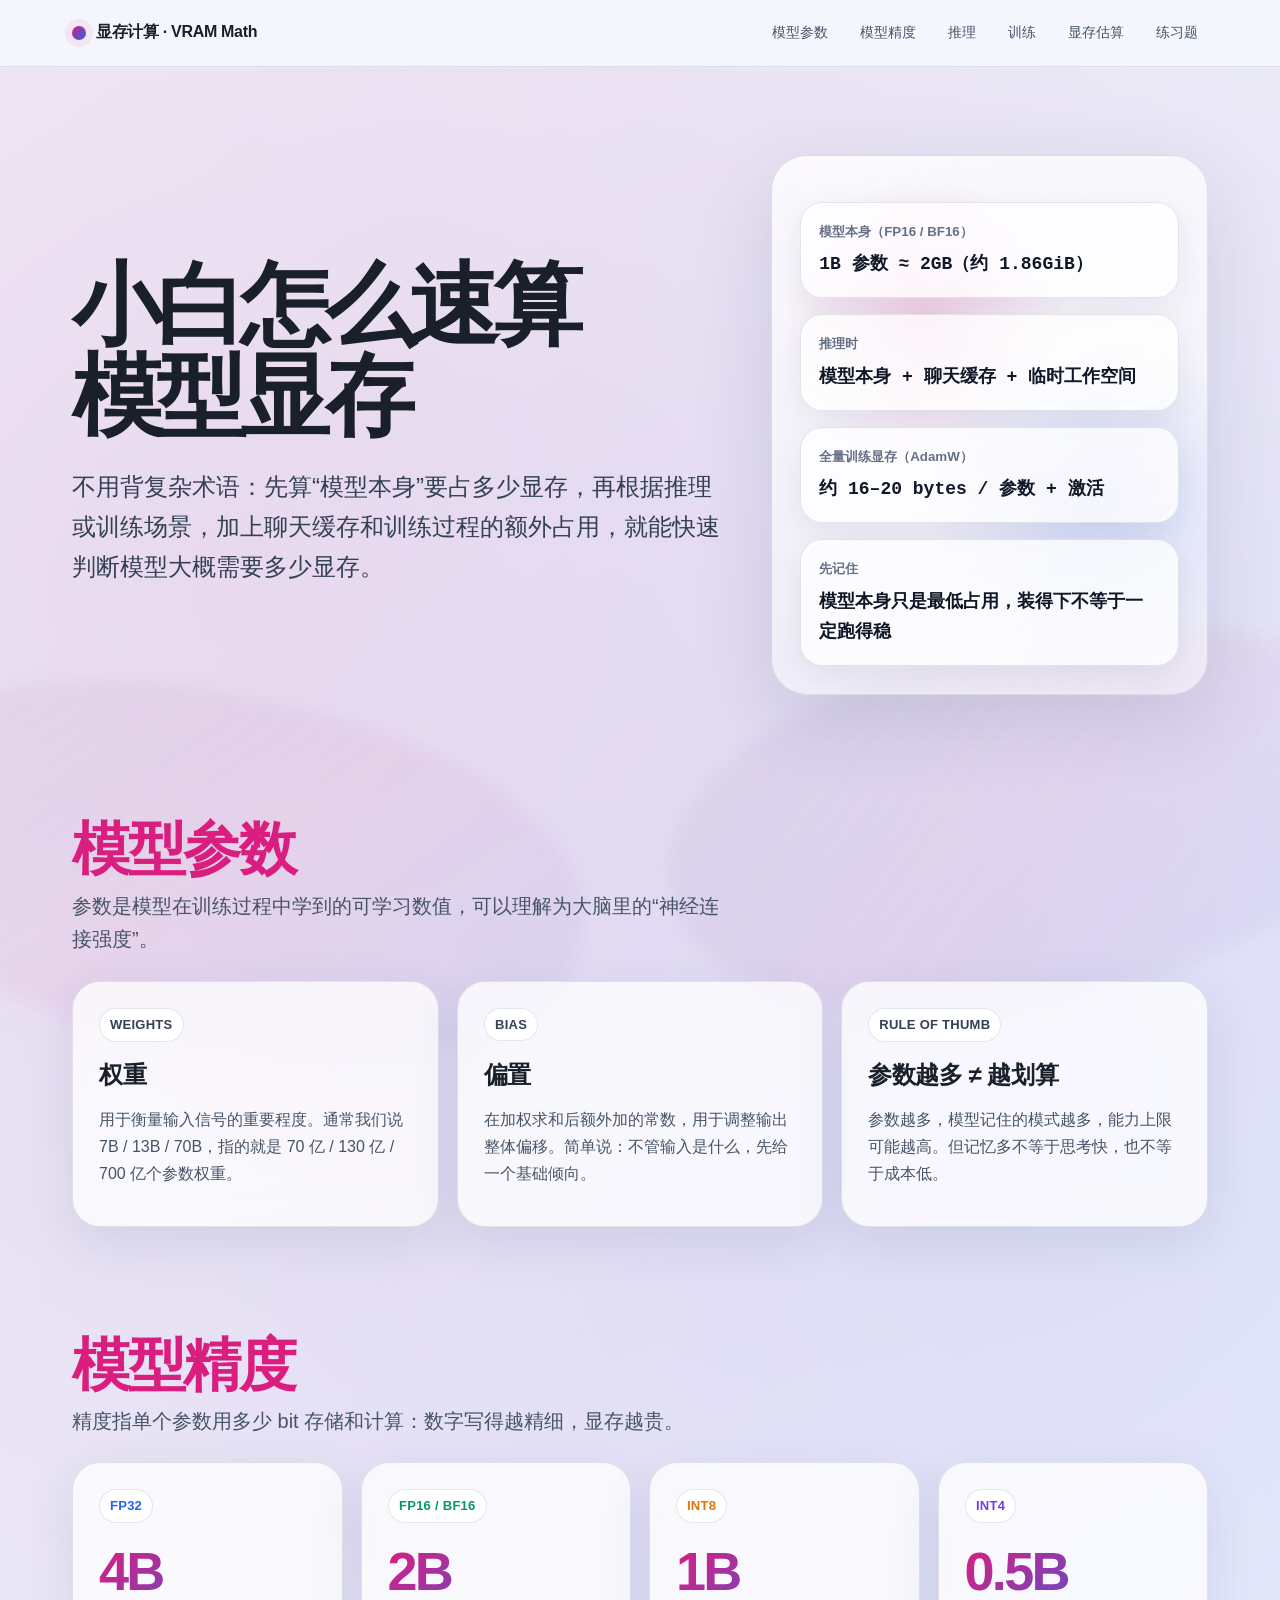
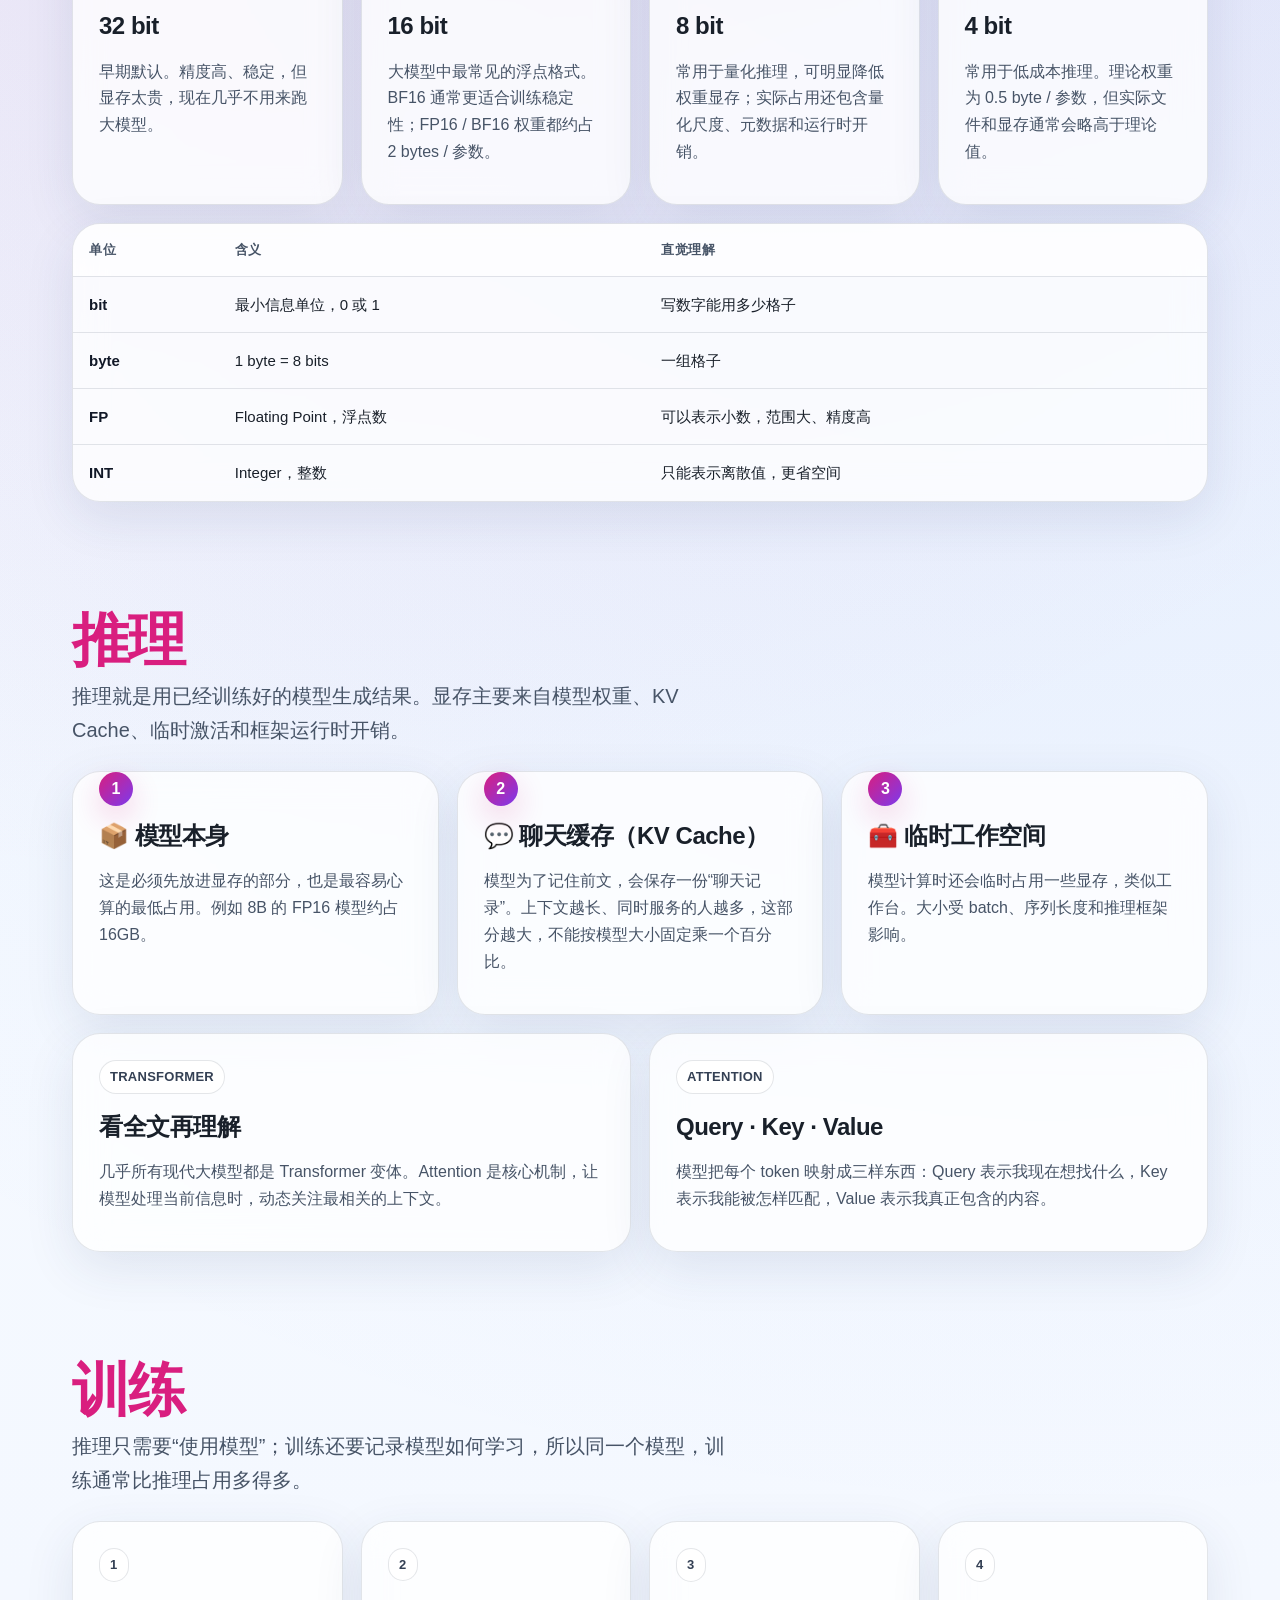
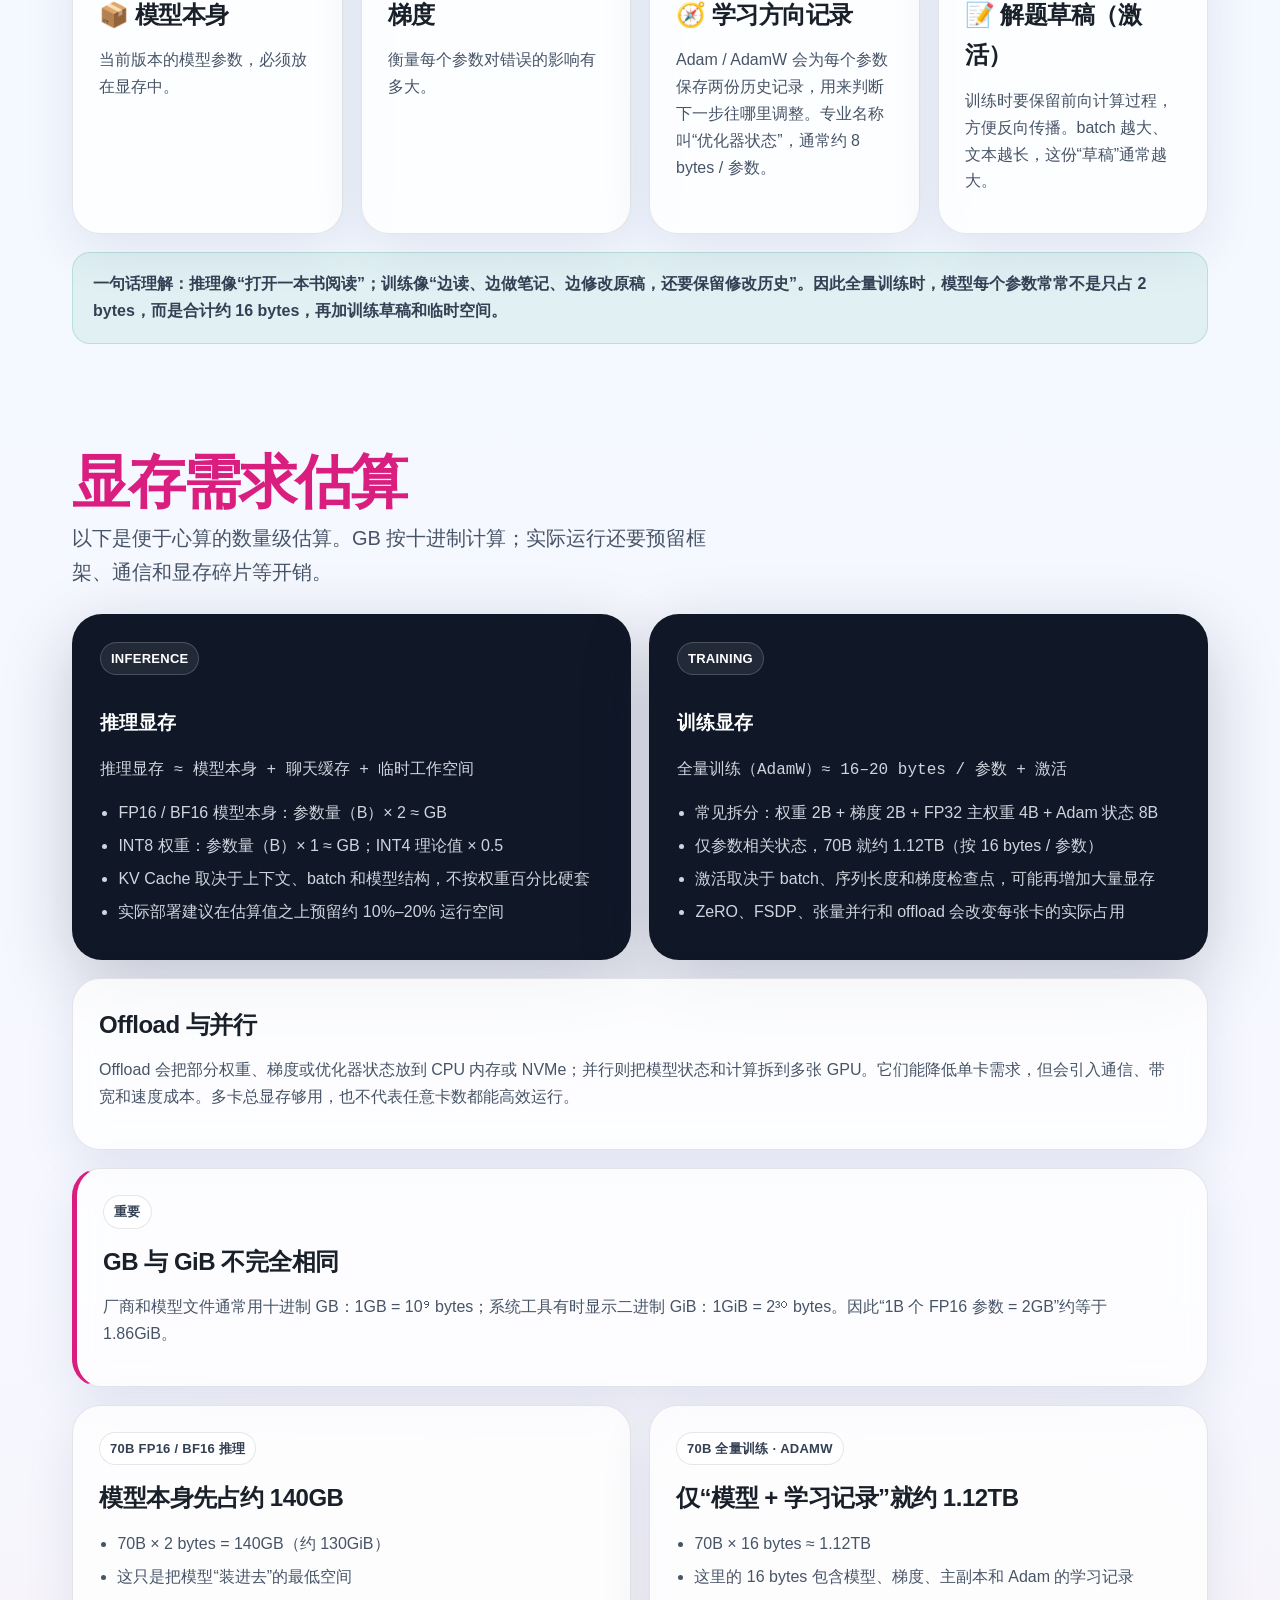
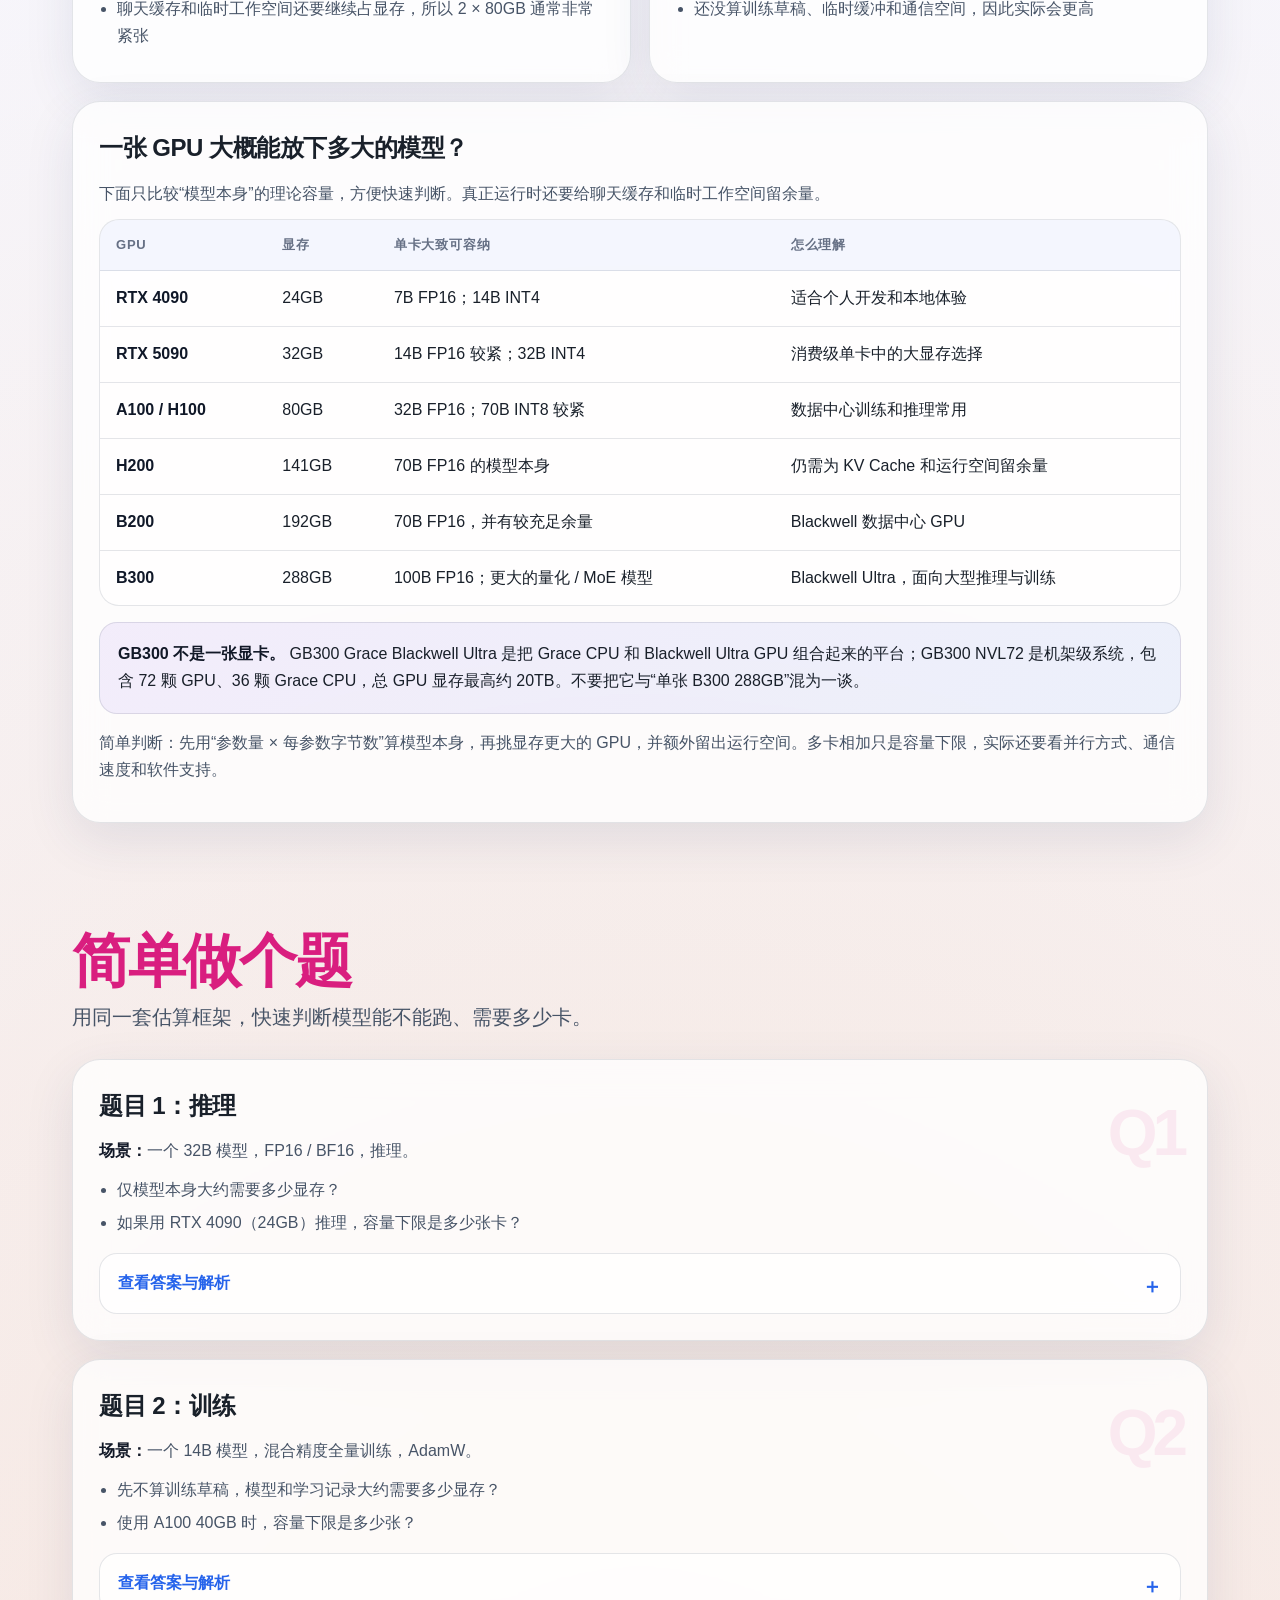
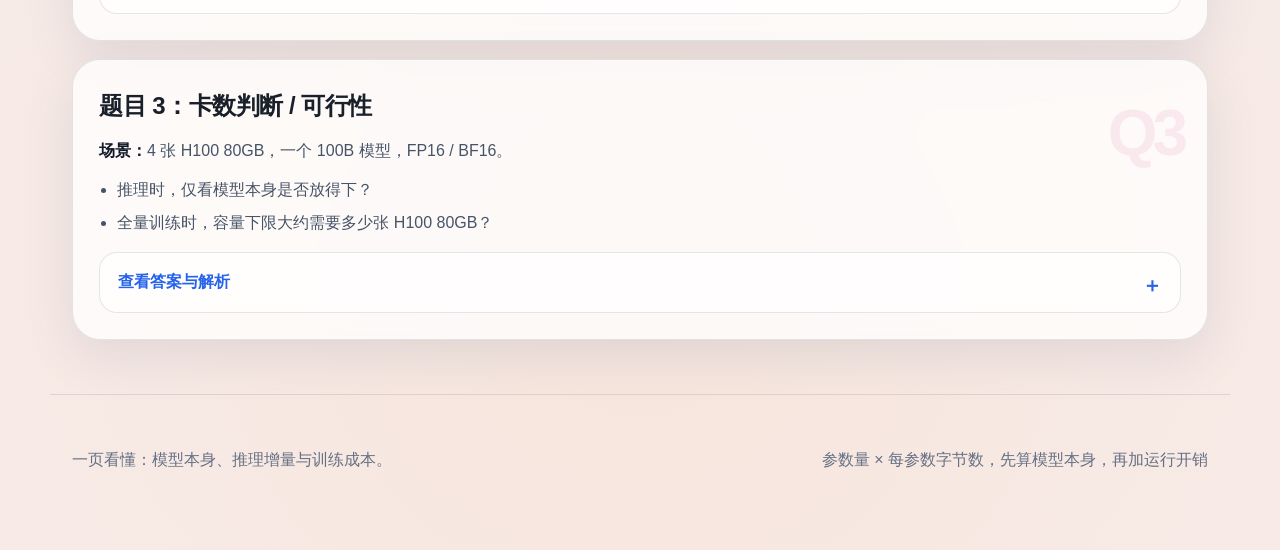
==== index.html @ 78dd1437 "Rename VRAMCALCULATION.html to index.html" ====
<!DOCTYPE html>

<html lang="zh-CN">
<head>
<meta charset="utf-8"/>
<meta content="width=device-width, initial-scale=1" name="viewport"/>
<title>小白怎么速算模型显存</title>
<style>
    :root{
      --bg:#f6fbff;
      --ink:#19202a;
      --muted:#667085;
      --line:rgba(37, 52, 78, .12);
      --pink:#d91e7f;
      --blue:#2563eb;
      --green:#059669;
      --amber:#d97706;
      --purple:#7c3aed;
      --card:rgba(255,255,255,.76);
      --shadow:0 24px 80px rgba(43,62,103,.14);
      --radius:28px;
      --max:1180px;
    }
    *{box-sizing:border-box}
    html{scroll-behavior:smooth}
    body{
      margin:0;
      color:var(--ink);
      font-family:-apple-system,BlinkMacSystemFont,"Segoe UI",Roboto,"PingFang SC","Microsoft YaHei",Arial,sans-serif;
      line-height:1.68;
      background:
        radial-gradient(circle at 18% 8%, rgba(216,30,127,.12), transparent 30%),
        radial-gradient(circle at 82% 16%, rgba(37,99,235,.12), transparent 34%),
        radial-gradient(circle at 50% 96%, rgba(217,119,6,.14), transparent 34%),
        linear-gradient(180deg,#f8fdff 0%,#f4f8ff 46%,#fbf7ff 100%);
      overflow-x:hidden;
    }
    body:before, body:after{
      content:""; position:fixed; inset:auto; z-index:-1; pointer-events:none;
      width:58vw; height:28vw; filter:blur(8px); opacity:.5;
      background:linear-gradient(135deg,rgba(148,163,184,.25),rgba(216,30,127,.10),rgba(37,99,235,.10));
      border-radius:50% 45% 55% 48%;
    }
    body:before{left:-12vw; bottom:-12vw; transform:rotate(12deg)}
    body:after{right:-10vw; bottom:-8vw; transform:rotate(-10deg)}
    a{color:inherit;text-decoration:none}
    .nav{
      position:sticky; top:0; z-index:20;
      backdrop-filter:blur(18px);
      background:rgba(246,251,255,.78);
      border-bottom:1px solid var(--line);
    }
    .nav-inner{max-width:var(--max); margin:auto; display:flex; align-items:center; justify-content:space-between; gap:24px; padding:14px 22px}
    .brand{display:flex; align-items:center; gap:10px; font-weight:800; letter-spacing:-.02em}
    .brand-dot{width:14px;height:14px;border-radius:50%;background:linear-gradient(135deg,var(--pink),var(--blue));box-shadow:0 0 0 7px rgba(216,30,127,.08)}
    .nav-links{display:flex; gap:12px; flex-wrap:wrap; color:#475467; font-size:14px}
    .nav-links a{padding:7px 10px; border-radius:99px}
    .nav-links a:hover{background:rgba(216,30,127,.08); color:var(--pink)}
    .hero{max-width:var(--max); margin:0 auto; padding:88px 22px 70px; min-height:72vh; display:grid; align-items:center; grid-template-columns:1.2fr .8fr; gap:44px}
    .kicker{display:inline-flex; gap:8px; align-items:center; padding:7px 12px; border:1px solid var(--line); border-radius:99px; background:rgba(255,255,255,.62); color:var(--pink); font-weight:700; font-size:14px}
    h1{font-size:clamp(44px,7vw,90px); line-height:.96; letter-spacing:-.065em; margin:22px 0 22px}
    .hero p{font-size:clamp(18px,2.4vw,24px); color:#344054; max-width:760px}
    .hero-card{position:relative; min-height:440px; border-radius:36px; background:linear-gradient(160deg,rgba(255,255,255,.78),rgba(255,255,255,.42)); border:1px solid var(--line); box-shadow:var(--shadow); overflow:hidden; padding:28px}
    .hero-card:before{content:""; position:absolute; inset:0; background:radial-gradient(circle at 35% 30%,rgba(216,30,127,.22),transparent 30%),radial-gradient(circle at 75% 65%,rgba(37,99,235,.20),transparent 36%); opacity:.78}
    .formula-stack{position:relative; display:grid; gap:16px; z-index:1; margin-top:18px}
    .formula{background:rgba(255,255,255,.76); border:1px solid var(--line); border-radius:22px; padding:18px 18px; box-shadow:0 10px 30px rgba(28,38,68,.08)}
    .formula small{display:block; color:var(--muted); font-weight:700; margin-bottom:6px}
    code,.mono{font-family:ui-monospace,SFMono-Regular,Menlo,Monaco,Consolas,"Liberation Mono",monospace}
    .formula code{font-size:18px; font-weight:800; color:#101828; white-space:normal}
    .section{max-width:var(--max); margin:0 auto; padding:54px 22px}
    .section-head{display:flex; align-items:flex-end; justify-content:space-between; gap:22px; margin-bottom:24px}
    .section h2{font-size:clamp(34px,4.6vw,58px); line-height:1.04; margin:0; letter-spacing:-.04em; color:var(--pink)}
    .section .lead{font-size:20px; color:#475467; max-width:660px; margin:10px 0 0}
    .grid{display:grid; gap:18px}
    .grid.two{grid-template-columns:repeat(2,minmax(0,1fr))}
    .grid.three{grid-template-columns:repeat(3,minmax(0,1fr))}
    .grid.four{grid-template-columns:repeat(4,minmax(0,1fr))}
    .card{background:var(--card); border:1px solid var(--line); box-shadow:0 16px 50px rgba(43,62,103,.10); border-radius:var(--radius); padding:26px; backdrop-filter:blur(16px)}
    .card h3{margin:0 0 12px; font-size:24px; letter-spacing:-.02em}
    .card p{margin:0 0 12px; color:#475467}
    .tag{display:inline-flex; align-items:center; gap:8px; font-size:13px; font-weight:800; letter-spacing:.02em; text-transform:uppercase; color:#344054; background:#fff; border:1px solid var(--line); padding:5px 10px; border-radius:99px; margin-bottom:13px}
    .big-number{font-size:54px; line-height:1; font-weight:900; letter-spacing:-.05em; margin:8px 0; background:linear-gradient(135deg,var(--pink),var(--blue)); -webkit-background-clip:text; background-clip:text; color:transparent}
    ul{padding-left:1.15em; margin:10px 0 0}
    li{margin:6px 0; color:#475467}
    strong{color:#111827}
    .pill-row{display:flex; gap:10px; flex-wrap:wrap; margin-top:14px}
    .pill{border-radius:999px; padding:8px 12px; background:rgba(255,255,255,.72); border:1px solid var(--line); color:#344054; font-weight:700; font-size:14px}
    .timeline{display:grid; grid-template-columns:1fr 1fr 1fr; gap:18px}
    .step{position:relative; padding-top:44px}
    .step:before{content:attr(data-step); position:absolute; top:0; left:26px; width:34px;height:34px;border-radius:50%;display:grid;place-items:center;background:linear-gradient(135deg,var(--pink),var(--purple)); color:white; font-weight:900; box-shadow:0 12px 30px rgba(216,30,127,.20)}
    .compare{overflow:hidden; padding:0}
    .compare table{width:100%; border-collapse:collapse; font-size:15px}
    th,td{padding:15px 16px; text-align:left; border-bottom:1px solid var(--line); vertical-align:top}
    th{font-size:13px; text-transform:uppercase; letter-spacing:.04em; color:#475467; background:rgba(255,255,255,.62)}
    tr:last-child td{border-bottom:0}
    .accent-blue{color:var(--blue)} .accent-green{color:var(--green)} .accent-amber{color:var(--amber)} .accent-purple{color:var(--purple)}
    .calc-panel{display:grid; grid-template-columns:1fr 1fr; gap:18px; align-items:stretch}
    .calc{background:#101828; color:#f8fafc; border-radius:30px; padding:28px; box-shadow:0 22px 70px rgba(16,24,40,.22)}
    .calc p,.calc li{color:#d0d5dd}.calc h3{color:#fff}.calc .tag{background:rgba(255,255,255,.08); color:#fff; border-color:rgba(255,255,255,.18)}
    .gpu{display:grid; grid-template-columns:repeat(3,1fr); gap:12px; margin-top:16px}
    .gpu div{background:rgba(255,255,255,.08); border:1px solid rgba(255,255,255,.14); border-radius:16px; padding:14px}
    .gpu b{display:block; color:white; font-size:20px}
    .practice{counter-reset:q; display:grid; gap:18px}
    .question{position:relative; overflow:hidden}
    .question:before{counter-increment:q; content:"Q" counter(q); position:absolute; right:24px; top:20px; font-size:64px; font-weight:900; color:rgba(216,30,127,.08); letter-spacing:-.08em}
    .footer{max-width:var(--max); margin:0 auto; padding:52px 22px 76px; color:#667085; display:flex; justify-content:space-between; gap:20px; border-top:1px solid var(--line)}
    @media (max-width:900px){.hero{grid-template-columns:1fr; padding-top:54px}.hero-card{min-height:auto}.grid.two,.grid.three,.grid.four,.timeline,.calc-panel{grid-template-columns:1fr}.section-head{display:block}.nav-links{display:none}.footer{display:block}.gpu{grid-template-columns:1fr}}
  
.hero{align-items:center}.hero>div:first-child{max-width:720px}.hero h1{font-size:clamp(48px,7vw,92px);line-height:1.02}.accuracy-note{border-left:5px solid var(--pink)}

    .memory-story{display:grid;grid-template-columns:repeat(3,minmax(0,1fr));gap:18px;margin-top:18px}
    .memory-story .card{position:relative;overflow:hidden}
    .memory-story .emoji{font-size:34px;display:block;margin-bottom:10px}
    .memory-story .plain{font-weight:800;color:#101828;font-size:18px;margin-bottom:8px}
    .gpu-table{width:100%;border-collapse:separate;border-spacing:0;overflow:hidden;border:1px solid var(--line);border-radius:20px;background:rgba(255,255,255,.62)}
    .gpu-table th,.gpu-table td{padding:14px 16px;text-align:left;border-bottom:1px solid var(--line);vertical-align:top}
    .gpu-table th{font-size:13px;text-transform:uppercase;letter-spacing:.06em;color:#667085;background:rgba(37,99,235,.05)}
    .gpu-table tr:last-child td{border-bottom:0}
    .gpu-table td:first-child{font-weight:800;color:#101828;white-space:nowrap}
    .system-note{margin-top:16px;padding:18px;border-radius:18px;background:linear-gradient(135deg,rgba(124,58,237,.08),rgba(37,99,235,.08));border:1px solid var(--line)}
    details.answer{margin-top:16px;border:1px solid var(--line);border-radius:18px;background:rgba(255,255,255,.68);overflow:hidden}
    details.answer summary{cursor:pointer;padding:16px 18px;font-weight:800;color:var(--blue);list-style:none}
    details.answer summary::-webkit-details-marker{display:none}
    details.answer summary:after{content:'＋';float:right;font-size:20px}
    details.answer[open] summary:after{content:'－'}
    .answer-body{padding:0 18px 18px}
    .answer-body .result{font-size:24px;font-weight:900;color:var(--pink);margin:6px 0 10px}
    .plain-callout{padding:18px 20px;border-radius:18px;background:rgba(5,150,105,.08);border:1px solid rgba(5,150,105,.18);font-weight:700;color:#344054}
    @media(max-width:800px){.memory-story{grid-template-columns:1fr}.gpu-table{font-size:14px}.gpu-table th,.gpu-table td{padding:11px 10px}}

</style>
</head>
<body>
<nav class="nav">
<div class="nav-inner">
<a class="brand" href="#top"><span class="brand-dot"></span><span>显存计算 · VRAM Math</span></a>
<div class="nav-links">
<a href="#params">模型参数</a><a href="#precision">模型精度</a><a href="#inference">推理</a><a href="#training">训练</a><a href="#estimate">显存估算</a><a href="#practice">练习题</a>
</div>
</div>
</nav>
<main id="top">
<section class="hero">
<div>

<h1>小白怎么速算<br/>模型显存</h1>
<p>不用背复杂术语：先算“模型本身”要占多少显存，再根据推理或训练场景，加上聊天缓存和训练过程的额外占用，就能快速判断模型大概需要多少显存。</p>

</div>
<aside aria-label="关键公式" class="hero-card">
<div class="formula-stack">
<div class="formula"><small>模型本身（FP16 / BF16）</small><code>1B 参数 ≈ 2GB（约 1.86GiB）</code></div>
<div class="formula"><small>推理时</small><code>模型本身 + 聊天缓存 + 临时工作空间</code></div>
<div class="formula"><small>全量训练显存（AdamW）</small><code>约 16–20 bytes / 参数 + 激活</code></div>
<div class="formula"><small>先记住</small><code>模型本身只是最低占用，装得下不等于一定跑得稳</code></div>
</div>
</aside>
</section>
<section class="section" id="params">
<div class="section-head">
<div><h2>模型参数</h2><p class="lead">参数是模型在训练过程中学到的可学习数值，可以理解为大脑里的“神经连接强度”。</p></div>
</div>
<div class="grid three">
<article class="card"><span class="tag">Weights</span><h3>权重</h3><p>用于衡量输入信号的重要程度。通常我们说 7B / 13B / 70B，指的就是 70 亿 / 130 亿 / 700 亿个参数权重。</p></article>
<article class="card"><span class="tag">Bias</span><h3>偏置</h3><p>在加权求和后额外加的常数，用于调整输出整体偏移。简单说：不管输入是什么，先给一个基础倾向。</p></article>
<article class="card"><span class="tag">Rule of thumb</span><h3>参数越多 ≠ 越划算</h3><p>参数越多，模型记住的模式越多，能力上限可能越高。但记忆多不等于思考快，也不等于成本低。</p></article>
</div>
</section>
<section class="section" id="precision">
<div class="section-head"><div><h2>模型精度</h2><p class="lead">精度指单个参数用多少 bit 存储和计算：数字写得越精细，显存越贵。</p></div></div>
<div class="grid four">
<article class="card"><span class="tag accent-blue">FP32</span><div class="big-number">4B</div><h3>32 bit</h3><p>早期默认。精度高、稳定，但显存太贵，现在几乎不用来跑大模型。</p></article>
<article class="card"><span class="tag accent-green">FP16 / BF16</span><div class="big-number">2B</div><h3>16 bit</h3><p>大模型中最常见的浮点格式。BF16 通常更适合训练稳定性；FP16 / BF16 权重都约占 2 bytes / 参数。</p></article>
<article class="card"><span class="tag accent-amber">INT8</span><div class="big-number">1B</div><h3>8 bit</h3><p>常用于量化推理，可明显降低权重显存；实际占用还包含量化尺度、元数据和运行时开销。</p></article>
<article class="card"><span class="tag accent-purple">INT4</span><div class="big-number">0.5B</div><h3>4 bit</h3><p>常用于低成本推理。理论权重为 0.5 byte / 参数，但实际文件和显存通常会略高于理论值。</p></article>
</div>
<div class="card compare" style="margin-top:18px">
<table>
<thead><tr><th>单位</th><th>含义</th><th>直觉理解</th></tr></thead>
<tbody>
<tr><td><strong>bit</strong></td><td>最小信息单位，0 或 1</td><td>写数字能用多少格子</td></tr>
<tr><td><strong>byte</strong></td><td>1 byte = 8 bits</td><td>一组格子</td></tr>
<tr><td><strong>FP</strong></td><td>Floating Point，浮点数</td><td>可以表示小数，范围大、精度高</td></tr>
<tr><td><strong>INT</strong></td><td>Integer，整数</td><td>只能表示离散值，更省空间</td></tr>
</tbody>
</table>
</div>
</section>
<section class="section" id="inference">
<div class="section-head"><div><h2>推理</h2><p class="lead">推理就是用已经训练好的模型生成结果。显存主要来自模型权重、KV Cache、临时激活和框架运行时开销。</p></div></div>
<div class="timeline">
<article class="card step" data-step="1"><h3>📦 模型本身</h3><p>这是必须先放进显存的部分，也是最容易心算的最低占用。例如 8B 的 FP16 模型约占 16GB。</p></article>
<article class="card step" data-step="2"><h3>💬 聊天缓存（KV Cache）</h3><p>模型为了记住前文，会保存一份“聊天记录”。上下文越长、同时服务的人越多，这部分越大，不能按模型大小固定乘一个百分比。</p></article>
<article class="card step" data-step="3"><h3>🧰 临时工作空间</h3><p>模型计算时还会临时占用一些显存，类似工作台。大小受 batch、序列长度和推理框架影响。</p></article>
</div>
<div class="grid two" style="margin-top:18px">
<article class="card"><span class="tag">Transformer</span><h3>看全文再理解</h3><p>几乎所有现代大模型都是 Transformer 变体。Attention 是核心机制，让模型处理当前信息时，动态关注最相关的上下文。</p></article>
<article class="card"><span class="tag">Attention</span><h3>Query · Key · Value</h3><p>模型把每个 token 映射成三样东西：Query 表示我现在想找什么，Key 表示我能被怎样匹配，Value 表示我真正包含的内容。</p></article>
</div>
</section>
<section class="section" id="training">
<div class="section-head"><div><h2>训练</h2><p class="lead">推理只需要“使用模型”；训练还要记录模型如何学习，所以同一个模型，训练通常比推理占用多得多。</p></div></div>
<div class="grid four">
<article class="card"><span class="tag">1</span><h3>📦 模型本身</h3><p>当前版本的模型参数，必须放在显存中。</p></article>
<article class="card"><span class="tag">2</span><h3>梯度</h3><p>衡量每个参数对错误的影响有多大。</p></article>
<article class="card"><span class="tag">3</span><h3>🧭 学习方向记录</h3><p>Adam / AdamW 会为每个参数保存两份历史记录，用来判断下一步往哪里调整。专业名称叫“优化器状态”，通常约 8 bytes / 参数。</p></article>
<article class="card"><span class="tag">4</span><h3>📝 解题草稿（激活）</h3><p>训练时要保留前向计算过程，方便反向传播。batch 越大、文本越长，这份“草稿”通常越大。</p></article>
</div>
<div class="plain-callout" style="margin-top:18px">一句话理解：推理像“打开一本书阅读”；训练像“边读、边做笔记、边修改原稿，还要保留修改历史”。因此全量训练时，模型每个参数常常不是只占 2 bytes，而是合计约 16 bytes，再加训练草稿和临时空间。</div>
</section>
<section class="section" id="estimate">
<div class="section-head"><div><h2>显存需求估算</h2><p class="lead">以下是便于心算的数量级估算。GB 按十进制计算；实际运行还要预留框架、通信和显存碎片等开销。</p></div></div>
<div class="calc-panel">
<article class="calc"><span class="tag">Inference</span><h3>推理显存</h3><p class="mono">推理显存 ≈ 模型本身 + 聊天缓存 + 临时工作空间</p><ul><li>FP16 / BF16 模型本身：参数量（B）× 2 ≈ GB</li><li>INT8 权重：参数量（B）× 1 ≈ GB；INT4 理论值 × 0.5</li><li>KV Cache 取决于上下文、batch 和模型结构，不按权重百分比硬套</li><li>实际部署建议在估算值之上预留约 10%–20% 运行空间</li></ul></article>
<article class="calc"><span class="tag">Training</span><h3>训练显存</h3><p class="mono">全量训练（AdamW）≈ 16–20 bytes / 参数 + 激活</p><ul><li>常见拆分：权重 2B + 梯度 2B + FP32 主权重 4B + Adam 状态 8B</li><li>仅参数相关状态，70B 就约 1.12TB（按 16 bytes / 参数）</li><li>激活取决于 batch、序列长度和梯度检查点，可能再增加大量显存</li><li>ZeRO、FSDP、张量并行和 offload 会改变每张卡的实际占用</li></ul></article>
</div>
<div class="card" style="margin-top:18px"><h3>Offload 与并行</h3><p>Offload 会把部分权重、梯度或优化器状态放到 CPU 内存或 NVMe；并行则把模型状态和计算拆到多张 GPU。它们能降低单卡需求，但会引入通信、带宽和速度成本。多卡总显存够用，也不代表任意卡数都能高效运行。</p></div><div class="card accuracy-note" style="margin-top:18px"><span class="tag">重要</span><h3>GB 与 GiB 不完全相同</h3><p>厂商和模型文件通常用十进制 GB：1GB = 10⁹ bytes；系统工具有时显示二进制 GiB：1GiB = 2³⁰ bytes。因此“1B 个 FP16 参数 = 2GB”约等于 1.86GiB。</p></div>
<div class="grid two" style="margin-top:18px">
<article class="card"><span class="tag">70B FP16 / BF16 推理</span><h3>模型本身先占约 140GB</h3><ul><li>70B × 2 bytes = 140GB（约 130GiB）</li><li>这只是把模型“装进去”的最低空间</li><li>聊天缓存和临时工作空间还要继续占显存，所以 2 × 80GB 通常非常紧张</li></ul></article>
<article class="card"><span class="tag">70B 全量训练 · AdamW</span><h3>仅“模型 + 学习记录”就约 1.12TB</h3><ul><li>70B × 16 bytes ≈ 1.12TB</li><li>这里的 16 bytes 包含模型、梯度、主副本和 Adam 的学习记录</li><li>还没算训练草稿、临时缓冲和通信空间，因此实际会更高</li></ul></article>
</div>
<div class="card" style="margin-top:18px"><h3>一张 GPU 大概能放下多大的模型？</h3><p>下面只比较“模型本身”的理论容量，方便快速判断。真正运行时还要给聊天缓存和临时工作空间留余量。</p>
<table class="gpu-table"><thead><tr><th>GPU</th><th>显存</th><th>单卡大致可容纳</th><th>怎么理解</th></tr></thead><tbody>
<tr><td>RTX 4090</td><td>24GB</td><td>7B FP16；14B INT4</td><td>适合个人开发和本地体验</td></tr>
<tr><td>RTX 5090</td><td>32GB</td><td>14B FP16 较紧；32B INT4</td><td>消费级单卡中的大显存选择</td></tr>
<tr><td>A100 / H100</td><td>80GB</td><td>32B FP16；70B INT8 较紧</td><td>数据中心训练和推理常用</td></tr>
<tr><td>H200</td><td>141GB</td><td>70B FP16 的模型本身</td><td>仍需为 KV Cache 和运行空间留余量</td></tr>
<tr><td>B200</td><td>192GB</td><td>70B FP16，并有较充足余量</td><td>Blackwell 数据中心 GPU</td></tr>
<tr><td>B300</td><td>288GB</td><td>100B FP16；更大的量化 / MoE 模型</td><td>Blackwell Ultra，面向大型推理与训练</td></tr>
</tbody></table>
<div class="system-note"><strong>GB300 不是一张显卡。</strong> GB300 Grace Blackwell Ultra 是把 Grace CPU 和 Blackwell Ultra GPU 组合起来的平台；GB300 NVL72 是机架级系统，包含 72 颗 GPU、36 颗 Grace CPU，总 GPU 显存最高约 20TB。不要把它与“单张 B300 288GB”混为一谈。</div>
<p style="margin-top:16px">简单判断：先用“参数量 × 每参数字节数”算模型本身，再挑显存更大的 GPU，并额外留出运行空间。多卡相加只是容量下限，实际还要看并行方式、通信速度和软件支持。</p></div>
</section>
<section class="section" id="practice">
<div class="section-head"><div><h2>简单做个题</h2><p class="lead">用同一套估算框架，快速判断模型能不能跑、需要多少卡。</p></div></div>
<div class="practice">
<article class="card question"><h3>题目 1：推理</h3><p><strong>场景：</strong>一个 32B 模型，FP16 / BF16，推理。</p><ul><li>仅模型本身大约需要多少显存？</li><li>如果用 RTX 4090（24GB）推理，容量下限是多少张卡？</li></ul><details class="answer"><summary>查看答案与解析</summary><div class="answer-body"><div class="result">答案：模型本身约 64GB；至少 3 张 4090 才达到容量下限。</div><p><strong>计算：</strong>32 × 2 = 64GB。两张 4090 只有 48GB，装不下；三张合计 72GB，刚超过模型本身。</p><p><strong>但注意：</strong>72GB 只比 64GB 多 8GB，还要容纳 KV Cache、临时工作空间和框架开销，因此工程上可能仍然很紧张。更稳妥的方案是更多显存、量化，或使用专业数据中心 GPU。</p></div></details></article>
<article class="card question"><h3>题目 2：训练</h3><p><strong>场景：</strong>一个 14B 模型，混合精度全量训练，AdamW。</p><ul><li>先不算训练草稿，模型和学习记录大约需要多少显存？</li><li>使用 A100 40GB 时，容量下限是多少张？</li></ul><details class="answer"><summary>查看答案与解析</summary><div class="answer-body"><div class="result">答案：约 224GB；容量算术下限为 6 张 A100 40GB。</div><p><strong>计算：</strong>14 × 16 = 224GB；224 ÷ 40 = 5.6，因此至少向上取整为 6 张。</p><p><strong>为什么实际通常更多：</strong>224GB 还没有包括训练草稿（激活）、临时缓冲、通信空间和显存碎片。ZeRO / FSDP 能把模型和学习记录拆到多张卡上，梯度检查点则可以减少训练草稿。</p></div></details></article>
<article class="card question"><h3>题目 3：卡数判断 / 可行性</h3><p><strong>场景：</strong>4 张 H100 80GB，一个 100B 模型，FP16 / BF16。</p><ul><li>推理时，仅看模型本身是否放得下？</li><li>全量训练时，容量下限大约需要多少张 H100 80GB？</li></ul><details class="answer"><summary>查看答案与解析</summary><div class="answer-body"><div class="result">答案：推理容量上放得下；训练参数相关状态的下限约为 20 张。</div><p><strong>推理：</strong>100 × 2 = 200GB；4 张 H100 总显存为 320GB，因此模型本身有空间放下，还剩约 120GB 给 KV Cache、临时工作空间和框架开销。但还必须确认并行方式和卡间通信。</p><p><strong>训练：</strong>100 × 16 = 1600GB；1600 ÷ 80 = 20 张。这仍然没有包括训练草稿和临时开销，因此实际卡数通常更多，或必须配合 ZeRO / FSDP、梯度检查点与多机并行。</p></div></details></article>
</div>
</section>
</main>
<footer class="footer"><span>一页看懂：模型本身、推理增量与训练成本。</span><span>参数量 × 每参数字节数，先算模型本身，再加运行开销</span></footer>
</body>
</html>
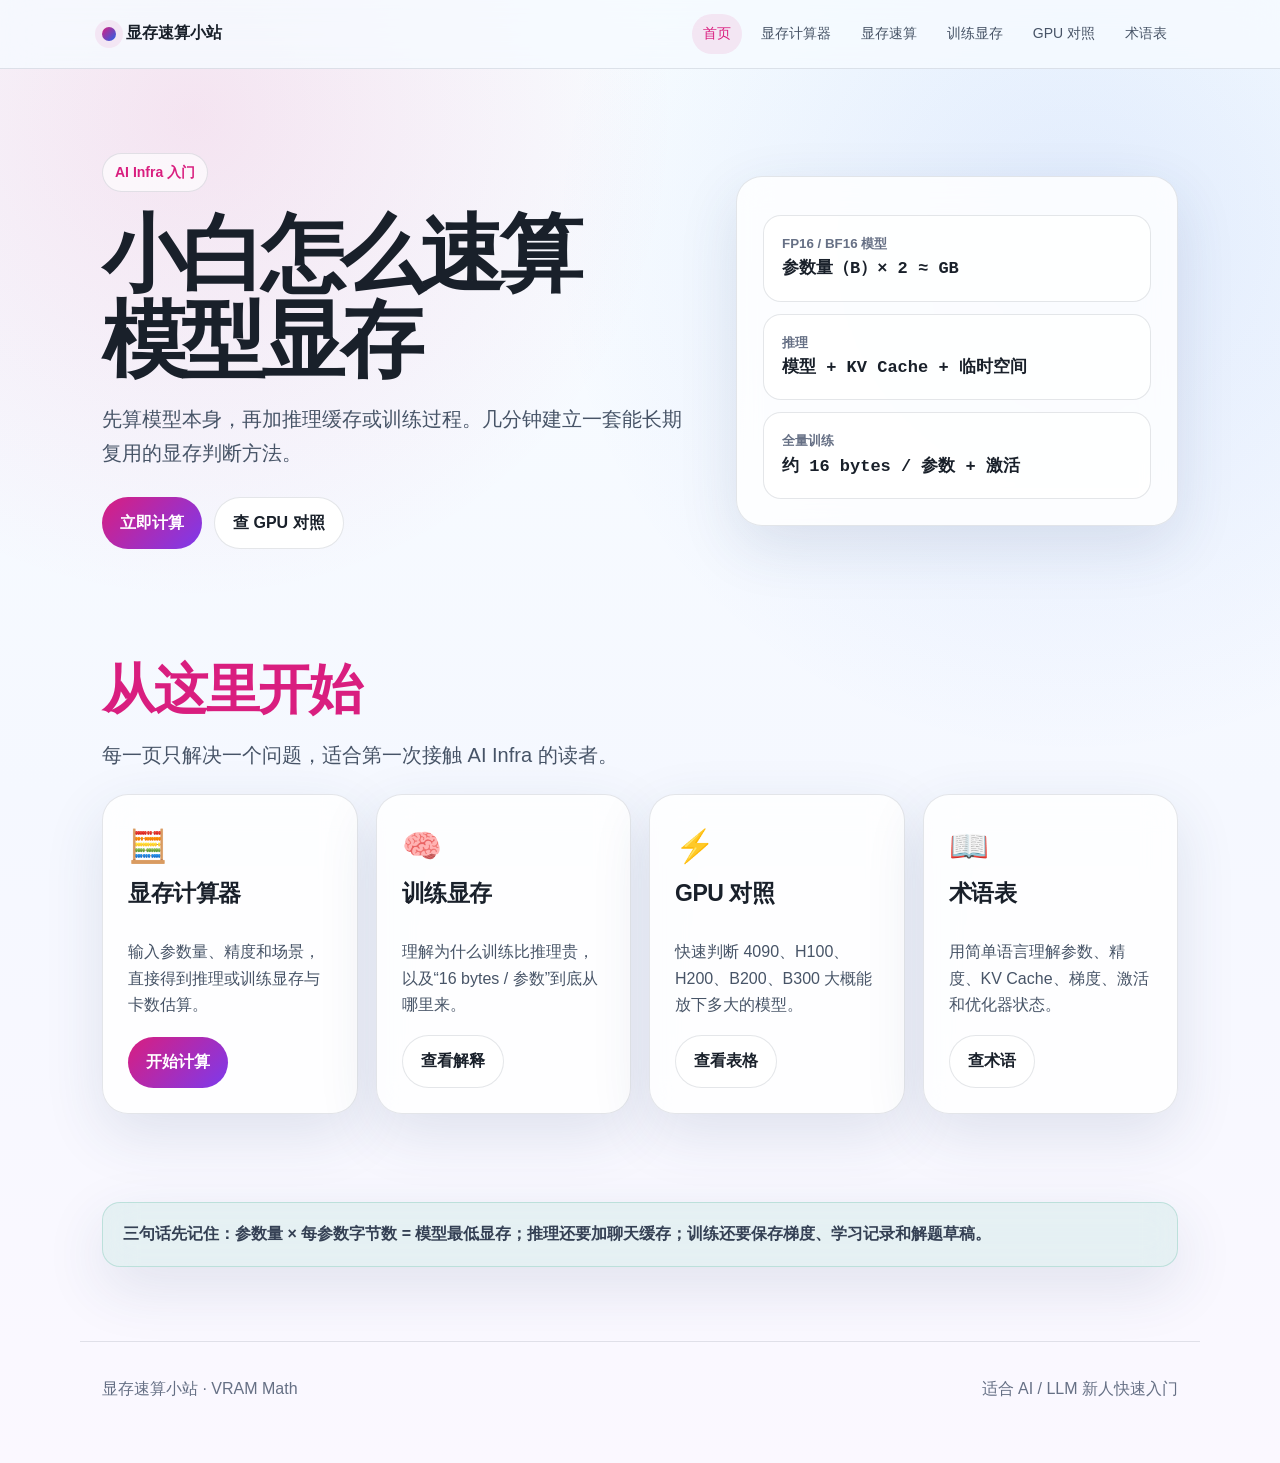
==== commit c4fe3f8f: "Add files via upload" ====
--- a/index.html
+++ b/index.html
@@ -1,245 +1,11 @@
-<!DOCTYPE html>
-
-<html lang="zh-CN">
-<head>
-<meta charset="utf-8"/>
-<meta content="width=device-width, initial-scale=1" name="viewport"/>
-<title>小白怎么速算模型显存</title>
-<style>
-    :root{
-      --bg:#f6fbff;
-      --ink:#19202a;
-      --muted:#667085;
-      --line:rgba(37, 52, 78, .12);
-      --pink:#d91e7f;
-      --blue:#2563eb;
-      --green:#059669;
-      --amber:#d97706;
-      --purple:#7c3aed;
-      --card:rgba(255,255,255,.76);
-      --shadow:0 24px 80px rgba(43,62,103,.14);
-      --radius:28px;
-      --max:1180px;
-    }
-    *{box-sizing:border-box}
-    html{scroll-behavior:smooth}
-    body{
-      margin:0;
-      color:var(--ink);
-      font-family:-apple-system,BlinkMacSystemFont,"Segoe UI",Roboto,"PingFang SC","Microsoft YaHei",Arial,sans-serif;
-      line-height:1.68;
-      background:
-        radial-gradient(circle at 18% 8%, rgba(216,30,127,.12), transparent 30%),
-        radial-gradient(circle at 82% 16%, rgba(37,99,235,.12), transparent 34%),
-        radial-gradient(circle at 50% 96%, rgba(217,119,6,.14), transparent 34%),
-        linear-gradient(180deg,#f8fdff 0%,#f4f8ff 46%,#fbf7ff 100%);
-      overflow-x:hidden;
-    }
-    body:before, body:after{
-      content:""; position:fixed; inset:auto; z-index:-1; pointer-events:none;
-      width:58vw; height:28vw; filter:blur(8px); opacity:.5;
-      background:linear-gradient(135deg,rgba(148,163,184,.25),rgba(216,30,127,.10),rgba(37,99,235,.10));
-      border-radius:50% 45% 55% 48%;
-    }
-    body:before{left:-12vw; bottom:-12vw; transform:rotate(12deg)}
-    body:after{right:-10vw; bottom:-8vw; transform:rotate(-10deg)}
-    a{color:inherit;text-decoration:none}
-    .nav{
-      position:sticky; top:0; z-index:20;
-      backdrop-filter:blur(18px);
-      background:rgba(246,251,255,.78);
-      border-bottom:1px solid var(--line);
-    }
-    .nav-inner{max-width:var(--max); margin:auto; display:flex; align-items:center; justify-content:space-between; gap:24px; padding:14px 22px}
-    .brand{display:flex; align-items:center; gap:10px; font-weight:800; letter-spacing:-.02em}
-    .brand-dot{width:14px;height:14px;border-radius:50%;background:linear-gradient(135deg,var(--pink),var(--blue));box-shadow:0 0 0 7px rgba(216,30,127,.08)}
-    .nav-links{display:flex; gap:12px; flex-wrap:wrap; color:#475467; font-size:14px}
-    .nav-links a{padding:7px 10px; border-radius:99px}
-    .nav-links a:hover{background:rgba(216,30,127,.08); color:var(--pink)}
-    .hero{max-width:var(--max); margin:0 auto; padding:88px 22px 70px; min-height:72vh; display:grid; align-items:center; grid-template-columns:1.2fr .8fr; gap:44px}
-    .kicker{display:inline-flex; gap:8px; align-items:center; padding:7px 12px; border:1px solid var(--line); border-radius:99px; background:rgba(255,255,255,.62); color:var(--pink); font-weight:700; font-size:14px}
-    h1{font-size:clamp(44px,7vw,90px); line-height:.96; letter-spacing:-.065em; margin:22px 0 22px}
-    .hero p{font-size:clamp(18px,2.4vw,24px); color:#344054; max-width:760px}
-    .hero-card{position:relative; min-height:440px; border-radius:36px; background:linear-gradient(160deg,rgba(255,255,255,.78),rgba(255,255,255,.42)); border:1px solid var(--line); box-shadow:var(--shadow); overflow:hidden; padding:28px}
-    .hero-card:before{content:""; position:absolute; inset:0; background:radial-gradient(circle at 35% 30%,rgba(216,30,127,.22),transparent 30%),radial-gradient(circle at 75% 65%,rgba(37,99,235,.20),transparent 36%); opacity:.78}
-    .formula-stack{position:relative; display:grid; gap:16px; z-index:1; margin-top:18px}
-    .formula{background:rgba(255,255,255,.76); border:1px solid var(--line); border-radius:22px; padding:18px 18px; box-shadow:0 10px 30px rgba(28,38,68,.08)}
-    .formula small{display:block; color:var(--muted); font-weight:700; margin-bottom:6px}
-    code,.mono{font-family:ui-monospace,SFMono-Regular,Menlo,Monaco,Consolas,"Liberation Mono",monospace}
-    .formula code{font-size:18px; font-weight:800; color:#101828; white-space:normal}
-    .section{max-width:var(--max); margin:0 auto; padding:54px 22px}
-    .section-head{display:flex; align-items:flex-end; justify-content:space-between; gap:22px; margin-bottom:24px}
-    .section h2{font-size:clamp(34px,4.6vw,58px); line-height:1.04; margin:0; letter-spacing:-.04em; color:var(--pink)}
-    .section .lead{font-size:20px; color:#475467; max-width:660px; margin:10px 0 0}
-    .grid{display:grid; gap:18px}
-    .grid.two{grid-template-columns:repeat(2,minmax(0,1fr))}
-    .grid.three{grid-template-columns:repeat(3,minmax(0,1fr))}
-    .grid.four{grid-template-columns:repeat(4,minmax(0,1fr))}
-    .card{background:var(--card); border:1px solid var(--line); box-shadow:0 16px 50px rgba(43,62,103,.10); border-radius:var(--radius); padding:26px; backdrop-filter:blur(16px)}
-    .card h3{margin:0 0 12px; font-size:24px; letter-spacing:-.02em}
-    .card p{margin:0 0 12px; color:#475467}
-    .tag{display:inline-flex; align-items:center; gap:8px; font-size:13px; font-weight:800; letter-spacing:.02em; text-transform:uppercase; color:#344054; background:#fff; border:1px solid var(--line); padding:5px 10px; border-radius:99px; margin-bottom:13px}
-    .big-number{font-size:54px; line-height:1; font-weight:900; letter-spacing:-.05em; margin:8px 0; background:linear-gradient(135deg,var(--pink),var(--blue)); -webkit-background-clip:text; background-clip:text; color:transparent}
-    ul{padding-left:1.15em; margin:10px 0 0}
-    li{margin:6px 0; color:#475467}
-    strong{color:#111827}
-    .pill-row{display:flex; gap:10px; flex-wrap:wrap; margin-top:14px}
-    .pill{border-radius:999px; padding:8px 12px; background:rgba(255,255,255,.72); border:1px solid var(--line); color:#344054; font-weight:700; font-size:14px}
-    .timeline{display:grid; grid-template-columns:1fr 1fr 1fr; gap:18px}
-    .step{position:relative; padding-top:44px}
-    .step:before{content:attr(data-step); position:absolute; top:0; left:26px; width:34px;height:34px;border-radius:50%;display:grid;place-items:center;background:linear-gradient(135deg,var(--pink),var(--purple)); color:white; font-weight:900; box-shadow:0 12px 30px rgba(216,30,127,.20)}
-    .compare{overflow:hidden; padding:0}
-    .compare table{width:100%; border-collapse:collapse; font-size:15px}
-    th,td{padding:15px 16px; text-align:left; border-bottom:1px solid var(--line); vertical-align:top}
-    th{font-size:13px; text-transform:uppercase; letter-spacing:.04em; color:#475467; background:rgba(255,255,255,.62)}
-    tr:last-child td{border-bottom:0}
-    .accent-blue{color:var(--blue)} .accent-green{color:var(--green)} .accent-amber{color:var(--amber)} .accent-purple{color:var(--purple)}
-    .calc-panel{display:grid; grid-template-columns:1fr 1fr; gap:18px; align-items:stretch}
-    .calc{background:#101828; color:#f8fafc; border-radius:30px; padding:28px; box-shadow:0 22px 70px rgba(16,24,40,.22)}
-    .calc p,.calc li{color:#d0d5dd}.calc h3{color:#fff}.calc .tag{background:rgba(255,255,255,.08); color:#fff; border-color:rgba(255,255,255,.18)}
-    .gpu{display:grid; grid-template-columns:repeat(3,1fr); gap:12px; margin-top:16px}
-    .gpu div{background:rgba(255,255,255,.08); border:1px solid rgba(255,255,255,.14); border-radius:16px; padding:14px}
-    .gpu b{display:block; color:white; font-size:20px}
-    .practice{counter-reset:q; display:grid; gap:18px}
-    .question{position:relative; overflow:hidden}
-    .question:before{counter-increment:q; content:"Q" counter(q); position:absolute; right:24px; top:20px; font-size:64px; font-weight:900; color:rgba(216,30,127,.08); letter-spacing:-.08em}
-    .footer{max-width:var(--max); margin:0 auto; padding:52px 22px 76px; color:#667085; display:flex; justify-content:space-between; gap:20px; border-top:1px solid var(--line)}
-    @media (max-width:900px){.hero{grid-template-columns:1fr; padding-top:54px}.hero-card{min-height:auto}.grid.two,.grid.three,.grid.four,.timeline,.calc-panel{grid-template-columns:1fr}.section-head{display:block}.nav-links{display:none}.footer{display:block}.gpu{grid-template-columns:1fr}}
-  
-.hero{align-items:center}.hero>div:first-child{max-width:720px}.hero h1{font-size:clamp(48px,7vw,92px);line-height:1.02}.accuracy-note{border-left:5px solid var(--pink)}
-
-    .memory-story{display:grid;grid-template-columns:repeat(3,minmax(0,1fr));gap:18px;margin-top:18px}
-    .memory-story .card{position:relative;overflow:hidden}
-    .memory-story .emoji{font-size:34px;display:block;margin-bottom:10px}
-    .memory-story .plain{font-weight:800;color:#101828;font-size:18px;margin-bottom:8px}
-    .gpu-table{width:100%;border-collapse:separate;border-spacing:0;overflow:hidden;border:1px solid var(--line);border-radius:20px;background:rgba(255,255,255,.62)}
-    .gpu-table th,.gpu-table td{padding:14px 16px;text-align:left;border-bottom:1px solid var(--line);vertical-align:top}
-    .gpu-table th{font-size:13px;text-transform:uppercase;letter-spacing:.06em;color:#667085;background:rgba(37,99,235,.05)}
-    .gpu-table tr:last-child td{border-bottom:0}
-    .gpu-table td:first-child{font-weight:800;color:#101828;white-space:nowrap}
-    .system-note{margin-top:16px;padding:18px;border-radius:18px;background:linear-gradient(135deg,rgba(124,58,237,.08),rgba(37,99,235,.08));border:1px solid var(--line)}
-    details.answer{margin-top:16px;border:1px solid var(--line);border-radius:18px;background:rgba(255,255,255,.68);overflow:hidden}
-    details.answer summary{cursor:pointer;padding:16px 18px;font-weight:800;color:var(--blue);list-style:none}
-    details.answer summary::-webkit-details-marker{display:none}
-    details.answer summary:after{content:'＋';float:right;font-size:20px}
-    details.answer[open] summary:after{content:'－'}
-    .answer-body{padding:0 18px 18px}
-    .answer-body .result{font-size:24px;font-weight:900;color:var(--pink);margin:6px 0 10px}
-    .plain-callout{padding:18px 20px;border-radius:18px;background:rgba(5,150,105,.08);border:1px solid rgba(5,150,105,.18);font-weight:700;color:#344054}
-    @media(max-width:800px){.memory-story{grid-template-columns:1fr}.gpu-table{font-size:14px}.gpu-table th,.gpu-table td{padding:11px 10px}}
-
-</style>
-</head>
-<body>
-<nav class="nav">
-<div class="nav-inner">
-<a class="brand" href="#top"><span class="brand-dot"></span><span>显存计算 · VRAM Math</span></a>
-<div class="nav-links">
-<a href="#params">模型参数</a><a href="#precision">模型精度</a><a href="#inference">推理</a><a href="#training">训练</a><a href="#estimate">显存估算</a><a href="#practice">练习题</a>
-</div>
-</div>
-</nav>
-<main id="top">
-<section class="hero">
-<div>
-
-<h1>小白怎么速算<br/>模型显存</h1>
-<p>不用背复杂术语：先算“模型本身”要占多少显存，再根据推理或训练场景，加上聊天缓存和训练过程的额外占用，就能快速判断模型大概需要多少显存。</p>
-
-</div>
-<aside aria-label="关键公式" class="hero-card">
-<div class="formula-stack">
-<div class="formula"><small>模型本身（FP16 / BF16）</small><code>1B 参数 ≈ 2GB（约 1.86GiB）</code></div>
-<div class="formula"><small>推理时</small><code>模型本身 + 聊天缓存 + 临时工作空间</code></div>
-<div class="formula"><small>全量训练显存（AdamW）</small><code>约 16–20 bytes / 参数 + 激活</code></div>
-<div class="formula"><small>先记住</small><code>模型本身只是最低占用，装得下不等于一定跑得稳</code></div>
-</div>
-</aside>
-</section>
-<section class="section" id="params">
-<div class="section-head">
-<div><h2>模型参数</h2><p class="lead">参数是模型在训练过程中学到的可学习数值，可以理解为大脑里的“神经连接强度”。</p></div>
-</div>
-<div class="grid three">
-<article class="card"><span class="tag">Weights</span><h3>权重</h3><p>用于衡量输入信号的重要程度。通常我们说 7B / 13B / 70B，指的就是 70 亿 / 130 亿 / 700 亿个参数权重。</p></article>
-<article class="card"><span class="tag">Bias</span><h3>偏置</h3><p>在加权求和后额外加的常数，用于调整输出整体偏移。简单说：不管输入是什么，先给一个基础倾向。</p></article>
-<article class="card"><span class="tag">Rule of thumb</span><h3>参数越多 ≠ 越划算</h3><p>参数越多，模型记住的模式越多，能力上限可能越高。但记忆多不等于思考快，也不等于成本低。</p></article>
-</div>
-</section>
-<section class="section" id="precision">
-<div class="section-head"><div><h2>模型精度</h2><p class="lead">精度指单个参数用多少 bit 存储和计算：数字写得越精细，显存越贵。</p></div></div>
-<div class="grid four">
-<article class="card"><span class="tag accent-blue">FP32</span><div class="big-number">4B</div><h3>32 bit</h3><p>早期默认。精度高、稳定，但显存太贵，现在几乎不用来跑大模型。</p></article>
-<article class="card"><span class="tag accent-green">FP16 / BF16</span><div class="big-number">2B</div><h3>16 bit</h3><p>大模型中最常见的浮点格式。BF16 通常更适合训练稳定性；FP16 / BF16 权重都约占 2 bytes / 参数。</p></article>
-<article class="card"><span class="tag accent-amber">INT8</span><div class="big-number">1B</div><h3>8 bit</h3><p>常用于量化推理，可明显降低权重显存；实际占用还包含量化尺度、元数据和运行时开销。</p></article>
-<article class="card"><span class="tag accent-purple">INT4</span><div class="big-number">0.5B</div><h3>4 bit</h3><p>常用于低成本推理。理论权重为 0.5 byte / 参数，但实际文件和显存通常会略高于理论值。</p></article>
-</div>
-<div class="card compare" style="margin-top:18px">
-<table>
-<thead><tr><th>单位</th><th>含义</th><th>直觉理解</th></tr></thead>
-<tbody>
-<tr><td><strong>bit</strong></td><td>最小信息单位，0 或 1</td><td>写数字能用多少格子</td></tr>
-<tr><td><strong>byte</strong></td><td>1 byte = 8 bits</td><td>一组格子</td></tr>
-<tr><td><strong>FP</strong></td><td>Floating Point，浮点数</td><td>可以表示小数，范围大、精度高</td></tr>
-<tr><td><strong>INT</strong></td><td>Integer，整数</td><td>只能表示离散值，更省空间</td></tr>
-</tbody>
-</table>
-</div>
-</section>
-<section class="section" id="inference">
-<div class="section-head"><div><h2>推理</h2><p class="lead">推理就是用已经训练好的模型生成结果。显存主要来自模型权重、KV Cache、临时激活和框架运行时开销。</p></div></div>
-<div class="timeline">
-<article class="card step" data-step="1"><h3>📦 模型本身</h3><p>这是必须先放进显存的部分，也是最容易心算的最低占用。例如 8B 的 FP16 模型约占 16GB。</p></article>
-<article class="card step" data-step="2"><h3>💬 聊天缓存（KV Cache）</h3><p>模型为了记住前文，会保存一份“聊天记录”。上下文越长、同时服务的人越多，这部分越大，不能按模型大小固定乘一个百分比。</p></article>
-<article class="card step" data-step="3"><h3>🧰 临时工作空间</h3><p>模型计算时还会临时占用一些显存，类似工作台。大小受 batch、序列长度和推理框架影响。</p></article>
-</div>
-<div class="grid two" style="margin-top:18px">
-<article class="card"><span class="tag">Transformer</span><h3>看全文再理解</h3><p>几乎所有现代大模型都是 Transformer 变体。Attention 是核心机制，让模型处理当前信息时，动态关注最相关的上下文。</p></article>
-<article class="card"><span class="tag">Attention</span><h3>Query · Key · Value</h3><p>模型把每个 token 映射成三样东西：Query 表示我现在想找什么，Key 表示我能被怎样匹配，Value 表示我真正包含的内容。</p></article>
-</div>
-</section>
-<section class="section" id="training">
-<div class="section-head"><div><h2>训练</h2><p class="lead">推理只需要“使用模型”；训练还要记录模型如何学习，所以同一个模型，训练通常比推理占用多得多。</p></div></div>
-<div class="grid four">
-<article class="card"><span class="tag">1</span><h3>📦 模型本身</h3><p>当前版本的模型参数，必须放在显存中。</p></article>
-<article class="card"><span class="tag">2</span><h3>梯度</h3><p>衡量每个参数对错误的影响有多大。</p></article>
-<article class="card"><span class="tag">3</span><h3>🧭 学习方向记录</h3><p>Adam / AdamW 会为每个参数保存两份历史记录，用来判断下一步往哪里调整。专业名称叫“优化器状态”，通常约 8 bytes / 参数。</p></article>
-<article class="card"><span class="tag">4</span><h3>📝 解题草稿（激活）</h3><p>训练时要保留前向计算过程，方便反向传播。batch 越大、文本越长，这份“草稿”通常越大。</p></article>
-</div>
-<div class="plain-callout" style="margin-top:18px">一句话理解：推理像“打开一本书阅读”；训练像“边读、边做笔记、边修改原稿，还要保留修改历史”。因此全量训练时，模型每个参数常常不是只占 2 bytes，而是合计约 16 bytes，再加训练草稿和临时空间。</div>
-</section>
-<section class="section" id="estimate">
-<div class="section-head"><div><h2>显存需求估算</h2><p class="lead">以下是便于心算的数量级估算。GB 按十进制计算；实际运行还要预留框架、通信和显存碎片等开销。</p></div></div>
-<div class="calc-panel">
-<article class="calc"><span class="tag">Inference</span><h3>推理显存</h3><p class="mono">推理显存 ≈ 模型本身 + 聊天缓存 + 临时工作空间</p><ul><li>FP16 / BF16 模型本身：参数量（B）× 2 ≈ GB</li><li>INT8 权重：参数量（B）× 1 ≈ GB；INT4 理论值 × 0.5</li><li>KV Cache 取决于上下文、batch 和模型结构，不按权重百分比硬套</li><li>实际部署建议在估算值之上预留约 10%–20% 运行空间</li></ul></article>
-<article class="calc"><span class="tag">Training</span><h3>训练显存</h3><p class="mono">全量训练（AdamW）≈ 16–20 bytes / 参数 + 激活</p><ul><li>常见拆分：权重 2B + 梯度 2B + FP32 主权重 4B + Adam 状态 8B</li><li>仅参数相关状态，70B 就约 1.12TB（按 16 bytes / 参数）</li><li>激活取决于 batch、序列长度和梯度检查点，可能再增加大量显存</li><li>ZeRO、FSDP、张量并行和 offload 会改变每张卡的实际占用</li></ul></article>
-</div>
-<div class="card" style="margin-top:18px"><h3>Offload 与并行</h3><p>Offload 会把部分权重、梯度或优化器状态放到 CPU 内存或 NVMe；并行则把模型状态和计算拆到多张 GPU。它们能降低单卡需求，但会引入通信、带宽和速度成本。多卡总显存够用，也不代表任意卡数都能高效运行。</p></div><div class="card accuracy-note" style="margin-top:18px"><span class="tag">重要</span><h3>GB 与 GiB 不完全相同</h3><p>厂商和模型文件通常用十进制 GB：1GB = 10⁹ bytes；系统工具有时显示二进制 GiB：1GiB = 2³⁰ bytes。因此“1B 个 FP16 参数 = 2GB”约等于 1.86GiB。</p></div>
-<div class="grid two" style="margin-top:18px">
-<article class="card"><span class="tag">70B FP16 / BF16 推理</span><h3>模型本身先占约 140GB</h3><ul><li>70B × 2 bytes = 140GB（约 130GiB）</li><li>这只是把模型“装进去”的最低空间</li><li>聊天缓存和临时工作空间还要继续占显存，所以 2 × 80GB 通常非常紧张</li></ul></article>
-<article class="card"><span class="tag">70B 全量训练 · AdamW</span><h3>仅“模型 + 学习记录”就约 1.12TB</h3><ul><li>70B × 16 bytes ≈ 1.12TB</li><li>这里的 16 bytes 包含模型、梯度、主副本和 Adam 的学习记录</li><li>还没算训练草稿、临时缓冲和通信空间，因此实际会更高</li></ul></article>
-</div>
-<div class="card" style="margin-top:18px"><h3>一张 GPU 大概能放下多大的模型？</h3><p>下面只比较“模型本身”的理论容量，方便快速判断。真正运行时还要给聊天缓存和临时工作空间留余量。</p>
-<table class="gpu-table"><thead><tr><th>GPU</th><th>显存</th><th>单卡大致可容纳</th><th>怎么理解</th></tr></thead><tbody>
-<tr><td>RTX 4090</td><td>24GB</td><td>7B FP16；14B INT4</td><td>适合个人开发和本地体验</td></tr>
-<tr><td>RTX 5090</td><td>32GB</td><td>14B FP16 较紧；32B INT4</td><td>消费级单卡中的大显存选择</td></tr>
-<tr><td>A100 / H100</td><td>80GB</td><td>32B FP16；70B INT8 较紧</td><td>数据中心训练和推理常用</td></tr>
-<tr><td>H200</td><td>141GB</td><td>70B FP16 的模型本身</td><td>仍需为 KV Cache 和运行空间留余量</td></tr>
-<tr><td>B200</td><td>192GB</td><td>70B FP16，并有较充足余量</td><td>Blackwell 数据中心 GPU</td></tr>
-<tr><td>B300</td><td>288GB</td><td>100B FP16；更大的量化 / MoE 模型</td><td>Blackwell Ultra，面向大型推理与训练</td></tr>
-</tbody></table>
-<div class="system-note"><strong>GB300 不是一张显卡。</strong> GB300 Grace Blackwell Ultra 是把 Grace CPU 和 Blackwell Ultra GPU 组合起来的平台；GB300 NVL72 是机架级系统，包含 72 颗 GPU、36 颗 Grace CPU，总 GPU 显存最高约 20TB。不要把它与“单张 B300 288GB”混为一谈。</div>
-<p style="margin-top:16px">简单判断：先用“参数量 × 每参数字节数”算模型本身，再挑显存更大的 GPU，并额外留出运行空间。多卡相加只是容量下限，实际还要看并行方式、通信速度和软件支持。</p></div>
-</section>
-<section class="section" id="practice">
-<div class="section-head"><div><h2>简单做个题</h2><p class="lead">用同一套估算框架，快速判断模型能不能跑、需要多少卡。</p></div></div>
-<div class="practice">
-<article class="card question"><h3>题目 1：推理</h3><p><strong>场景：</strong>一个 32B 模型，FP16 / BF16，推理。</p><ul><li>仅模型本身大约需要多少显存？</li><li>如果用 RTX 4090（24GB）推理，容量下限是多少张卡？</li></ul><details class="answer"><summary>查看答案与解析</summary><div class="answer-body"><div class="result">答案：模型本身约 64GB；至少 3 张 4090 才达到容量下限。</div><p><strong>计算：</strong>32 × 2 = 64GB。两张 4090 只有 48GB，装不下；三张合计 72GB，刚超过模型本身。</p><p><strong>但注意：</strong>72GB 只比 64GB 多 8GB，还要容纳 KV Cache、临时工作空间和框架开销，因此工程上可能仍然很紧张。更稳妥的方案是更多显存、量化，或使用专业数据中心 GPU。</p></div></details></article>
-<article class="card question"><h3>题目 2：训练</h3><p><strong>场景：</strong>一个 14B 模型，混合精度全量训练，AdamW。</p><ul><li>先不算训练草稿，模型和学习记录大约需要多少显存？</li><li>使用 A100 40GB 时，容量下限是多少张？</li></ul><details class="answer"><summary>查看答案与解析</summary><div class="answer-body"><div class="result">答案：约 224GB；容量算术下限为 6 张 A100 40GB。</div><p><strong>计算：</strong>14 × 16 = 224GB；224 ÷ 40 = 5.6，因此至少向上取整为 6 张。</p><p><strong>为什么实际通常更多：</strong>224GB 还没有包括训练草稿（激活）、临时缓冲、通信空间和显存碎片。ZeRO / FSDP 能把模型和学习记录拆到多张卡上，梯度检查点则可以减少训练草稿。</p></div></details></article>
-<article class="card question"><h3>题目 3：卡数判断 / 可行性</h3><p><strong>场景：</strong>4 张 H100 80GB，一个 100B 模型，FP16 / BF16。</p><ul><li>推理时，仅看模型本身是否放得下？</li><li>全量训练时，容量下限大约需要多少张 H100 80GB？</li></ul><details class="answer"><summary>查看答案与解析</summary><div class="answer-body"><div class="result">答案：推理容量上放得下；训练参数相关状态的下限约为 20 张。</div><p><strong>推理：</strong>100 × 2 = 200GB；4 张 H100 总显存为 320GB，因此模型本身有空间放下，还剩约 120GB 给 KV Cache、临时工作空间和框架开销。但还必须确认并行方式和卡间通信。</p><p><strong>训练：</strong>100 × 16 = 1600GB；1600 ÷ 80 = 20 张。这仍然没有包括训练草稿和临时开销，因此实际卡数通常更多，或必须配合 ZeRO / FSDP、梯度检查点与多机并行。</p></div></details></article>
-</div>
-</section>
-</main>
-<footer class="footer"><span>一页看懂：模型本身、推理增量与训练成本。</span><span>参数量 × 每参数字节数，先算模型本身，再加运行开销</span></footer>
-</body>
-</html>
+<!doctype html><html lang="zh-CN"><head><meta charset="utf-8"><meta name="viewport" content="width=device-width,initial-scale=1"><title>显存速算小站</title><meta name="description" content="用最简单的方法理解模型参数、推理显存、训练显存和常见 GPU。"><link rel="stylesheet" href="style.css"></head><body>
+<nav class="nav"><div class="nav-inner"><a class="brand" href="index.html"><span class="brand-dot"></span><span>显存速算小站</span></a><div class="nav-links"><a class="active" href="index.html">首页</a><a href="calculator.html">显存计算器</a><a href="vram.html">显存速算</a><a href="training.html">训练显存</a><a href="gpu.html">GPU 对照</a><a href="glossary.html">术语表</a></div></div></nav>
+<main><section class="hero"><div class="hero-grid"><div><span class="kicker">AI Infra 入门</span><h1>小白怎么速算<br>模型显存</h1><p class="lead">先算模型本身，再加推理缓存或训练过程。几分钟建立一套能长期复用的显存判断方法。</p><div class="button-row"><a class="button primary" href="calculator.html">立即计算</a><a class="button" href="gpu.html">查 GPU 对照</a></div></div><aside class="hero-card"><div class="formula"><small>FP16 / BF16 模型</small><code>参数量（B）× 2 ≈ GB</code></div><div class="formula"><small>推理</small><code>模型 + KV Cache + 临时空间</code></div><div class="formula"><small>全量训练</small><code>约 16 bytes / 参数 + 激活</code></div></aside></div></section>
+<section class="section"><div class="section-head"><h2>从这里开始</h2><p class="lead">每一页只解决一个问题，适合第一次接触 AI Infra 的读者。</p></div><div class="grid four">
+<article class="card lesson-card"><div class="icon">🧮</div><h3>显存计算器</h3><p>输入参数量、精度和场景，直接得到推理或训练显存与卡数估算。</p><a class="button primary" href="calculator.html">开始计算</a></article>
+<article class="card lesson-card"><div class="icon">🧠</div><h3>训练显存</h3><p>理解为什么训练比推理贵，以及“16 bytes / 参数”到底从哪里来。</p><a class="button" href="training.html">查看解释</a></article>
+<article class="card lesson-card"><div class="icon">⚡</div><h3>GPU 对照</h3><p>快速判断 4090、H100、H200、B200、B300 大概能放下多大的模型。</p><a class="button" href="gpu.html">查看表格</a></article>
+<article class="card lesson-card"><div class="icon">📖</div><h3>术语表</h3><p>用简单语言理解参数、精度、KV Cache、梯度、激活和优化器状态。</p><a class="button" href="glossary.html">查术语</a></article>
+</div></section>
+<section class="section"><div class="card callout">三句话先记住：参数量 × 每参数字节数 = 模型最低显存；推理还要加聊天缓存；训练还要保存梯度、学习记录和解题草稿。</div></section></main>
+<footer class="footer"><span>显存速算小站 · VRAM Math</span><span>适合 AI / LLM 新人快速入门</span></footer></body></html>
--- a/style.css
+++ b/style.css
@@ -0,0 +1,2 @@
+:root{--bg:#f6fbff;--ink:#19202a;--muted:#667085;--line:rgba(37,52,78,.12);--pink:#d91e7f;--blue:#2563eb;--green:#059669;--amber:#d97706;--purple:#7c3aed;--card:rgba(255,255,255,.82);--shadow:0 20px 60px rgba(43,62,103,.12);--radius:26px;--max:1120px}*{box-sizing:border-box}html{scroll-behavior:smooth}body{margin:0;color:var(--ink);font-family:-apple-system,BlinkMacSystemFont,"Segoe UI",Roboto,"PingFang SC","Microsoft YaHei",Arial,sans-serif;line-height:1.68;background:radial-gradient(circle at 15% 8%,rgba(217,30,127,.11),transparent 28%),radial-gradient(circle at 84% 16%,rgba(37,99,235,.11),transparent 32%),linear-gradient(180deg,#f8fdff,#f5f8ff 54%,#fbf8ff);min-height:100vh}a{color:inherit;text-decoration:none}.nav{position:sticky;top:0;z-index:20;backdrop-filter:blur(18px);background:rgba(246,251,255,.82);border-bottom:1px solid var(--line)}.nav-inner{max-width:var(--max);margin:auto;display:flex;align-items:center;justify-content:space-between;gap:24px;padding:14px 22px}.brand{display:flex;align-items:center;gap:10px;font-weight:850}.brand-dot{width:14px;height:14px;border-radius:50%;background:linear-gradient(135deg,var(--pink),var(--blue));box-shadow:0 0 0 7px rgba(217,30,127,.08)}.nav-links{display:flex;gap:8px;flex-wrap:wrap;color:#475467;font-size:14px}.nav-links a{padding:8px 11px;border-radius:999px}.nav-links a:hover,.nav-links a.active{background:rgba(217,30,127,.09);color:var(--pink)}.hero,.section{max-width:var(--max);margin:auto;padding-left:22px;padding-right:22px}.hero{padding-top:84px;padding-bottom:68px}.hero-grid{display:grid;grid-template-columns:1.15fr .85fr;gap:36px;align-items:center}.kicker{display:inline-flex;padding:7px 12px;border-radius:999px;border:1px solid var(--line);background:rgba(255,255,255,.65);font-weight:800;color:var(--pink);font-size:14px}h1{font-size:clamp(46px,7vw,84px);line-height:1.02;letter-spacing:-.055em;margin:20px 0}h2{font-size:clamp(32px,4.8vw,54px);line-height:1.06;letter-spacing:-.04em;margin:0;color:var(--pink)}h3{margin:0 0 10px;font-size:23px;letter-spacing:-.02em}.lead{font-size:20px;color:#475467;max-width:740px}.hero-card,.card{background:var(--card);border:1px solid var(--line);box-shadow:var(--shadow);border-radius:var(--radius);backdrop-filter:blur(16px)}.hero-card{padding:26px}.section{padding-top:44px;padding-bottom:44px}.section-head{margin-bottom:22px}.grid{display:grid;gap:18px}.grid.two{grid-template-columns:repeat(2,minmax(0,1fr))}.grid.three{grid-template-columns:repeat(3,minmax(0,1fr))}.grid.four{grid-template-columns:repeat(4,minmax(0,1fr))}.card{padding:25px}.card p,.card li{color:#475467}.tag{display:inline-flex;align-items:center;padding:5px 10px;border-radius:999px;border:1px solid var(--line);background:#fff;font-weight:800;font-size:12px;letter-spacing:.04em;text-transform:uppercase;margin-bottom:12px}.formula{padding:17px 18px;border-radius:18px;background:rgba(255,255,255,.76);border:1px solid var(--line);margin-top:12px}.formula small{display:block;color:var(--muted);font-weight:750}.formula code{font-family:ui-monospace,SFMono-Regular,Menlo,monospace;font-weight:850;font-size:17px}.button-row{display:flex;gap:12px;flex-wrap:wrap;margin-top:26px}.button{display:inline-flex;align-items:center;justify-content:center;padding:12px 18px;border-radius:999px;font-weight:800;border:1px solid var(--line);background:#fff}.button.primary{background:linear-gradient(135deg,var(--pink),var(--purple));color:#fff;border:0}.button:hover{transform:translateY(-1px)}.lesson-card{min-height:230px;display:flex;flex-direction:column}.lesson-card .icon{font-size:32px}.lesson-card .button{margin-top:auto;align-self:flex-start}.steps{counter-reset:step}.step{position:relative;padding-left:66px}.step:before{counter-increment:step;content:counter(step);position:absolute;left:22px;top:22px;width:32px;height:32px;border-radius:50%;display:grid;place-items:center;background:linear-gradient(135deg,var(--pink),var(--purple));color:#fff;font-weight:900}.callout{padding:18px 20px;border-radius:18px;background:rgba(5,150,105,.08);border:1px solid rgba(5,150,105,.18);font-weight:720;color:#344054}.dark{background:#101828;color:#fff}.dark p,.dark li{color:#d0d5dd}.dark h3{color:#fff}.table-wrap{overflow:auto;border-radius:20px;border:1px solid var(--line);background:rgba(255,255,255,.66)}table{width:100%;border-collapse:collapse;min-width:700px}th,td{padding:14px 16px;text-align:left;border-bottom:1px solid var(--line);vertical-align:top}th{font-size:12px;text-transform:uppercase;letter-spacing:.05em;color:#667085;background:rgba(37,99,235,.05)}tr:last-child td{border-bottom:0}details{border:1px solid var(--line);border-radius:17px;background:rgba(255,255,255,.7);overflow:hidden;margin-top:14px}summary{cursor:pointer;padding:15px 17px;font-weight:850;color:var(--blue)}details>div{padding:0 17px 17px}.calculator{display:grid;grid-template-columns:1fr 1fr;gap:18px}.field{display:grid;gap:8px;margin-bottom:15px}.field label{font-weight:800}.field input,.field select{width:100%;padding:13px 14px;border:1px solid var(--line);border-radius:14px;background:#fff;font:inherit}.result-box{display:grid;place-items:center;text-align:center;min-height:260px}.result-big{font-size:58px;font-weight:950;line-height:1;letter-spacing:-.05em;background:linear-gradient(135deg,var(--pink),var(--blue));-webkit-background-clip:text;background-clip:text;color:transparent}.footer{max-width:var(--max);margin:30px auto 0;padding:34px 22px 60px;border-top:1px solid var(--line);display:flex;justify-content:space-between;gap:16px;color:#667085}.small{font-size:14px;color:#667085}.breadcrumbs{font-size:14px;color:#667085;margin-bottom:18px}.breadcrumbs a{color:var(--blue)}@media(max-width:880px){.hero-grid,.grid.two,.grid.three,.grid.four,.calculator{grid-template-columns:1fr}.nav-links{display:none}.footer{display:block}.hero{padding-top:54px}}
+.calculator-hero{padding-bottom:18px}.compact-top{padding-top:18px}.calculator-layout{display:grid;grid-template-columns:minmax(0,.92fr) minmax(360px,1.08fr);gap:20px;align-items:start}.calculator-form{position:relative}.segmented{display:grid;grid-template-columns:1fr 1fr;gap:6px;padding:5px;background:rgba(37,99,235,.07);border:1px solid var(--line);border-radius:16px;margin-bottom:18px}.segment{border:0;border-radius:12px;padding:11px 14px;background:transparent;color:#475467;font:inherit;font-weight:850;cursor:pointer}.segment.active{background:#fff;color:var(--pink);box-shadow:0 7px 24px rgba(43,62,103,.10)}.preset-row{display:flex;gap:8px;flex-wrap:wrap;margin-bottom:20px}.preset{border:1px solid var(--line);background:rgba(255,255,255,.72);border-radius:999px;padding:7px 11px;font:inherit;font-size:13px;font-weight:800;cursor:pointer;color:#475467}.preset:hover,.preset.active{border-color:rgba(217,30,127,.3);background:rgba(217,30,127,.08);color:var(--pink)}.field-help{font-size:13px!important;margin:0;color:#667085!important}.input-suffix{position:relative}.input-suffix input{padding-right:50px}.input-suffix span{position:absolute;right:15px;top:50%;transform:translateY(-50%);font-weight:900;color:#667085}.result-panel{position:sticky;top:88px;padding:30px}.result-label{text-align:center;color:#667085;font-weight:800}.result-sub{text-align:center;color:#667085;font-family:ui-monospace,SFMono-Regular,Menlo,monospace;margin:10px 0 24px}.breakdown{border-top:1px solid var(--line);border-bottom:1px solid var(--line);padding:8px 0}.breakdown-row{display:flex;align-items:center;justify-content:space-between;gap:18px;padding:11px 0}.breakdown-row span{color:#475467}.breakdown-row small{display:block;color:#98a2b3}.breakdown-row strong{font-size:18px}.gpu-answer{margin-top:20px;padding:18px;border-radius:18px;background:linear-gradient(135deg,rgba(37,99,235,.08),rgba(124,58,237,.08));border:1px solid var(--line)}.gpu-answer span{display:block;font-size:21px;font-weight:900;color:#101828}.gpu-answer small{display:block;color:#667085;margin-top:5px}.result-actions{display:flex;gap:10px;flex-wrap:wrap;margin-top:20px}.result-actions .button{cursor:pointer;font:inherit}.calculator-form [hidden]{display:none!important}@media(max-width:880px){.calculator-layout{grid-template-columns:1fr}.result-panel{position:static}.result-big{font-size:50px}}
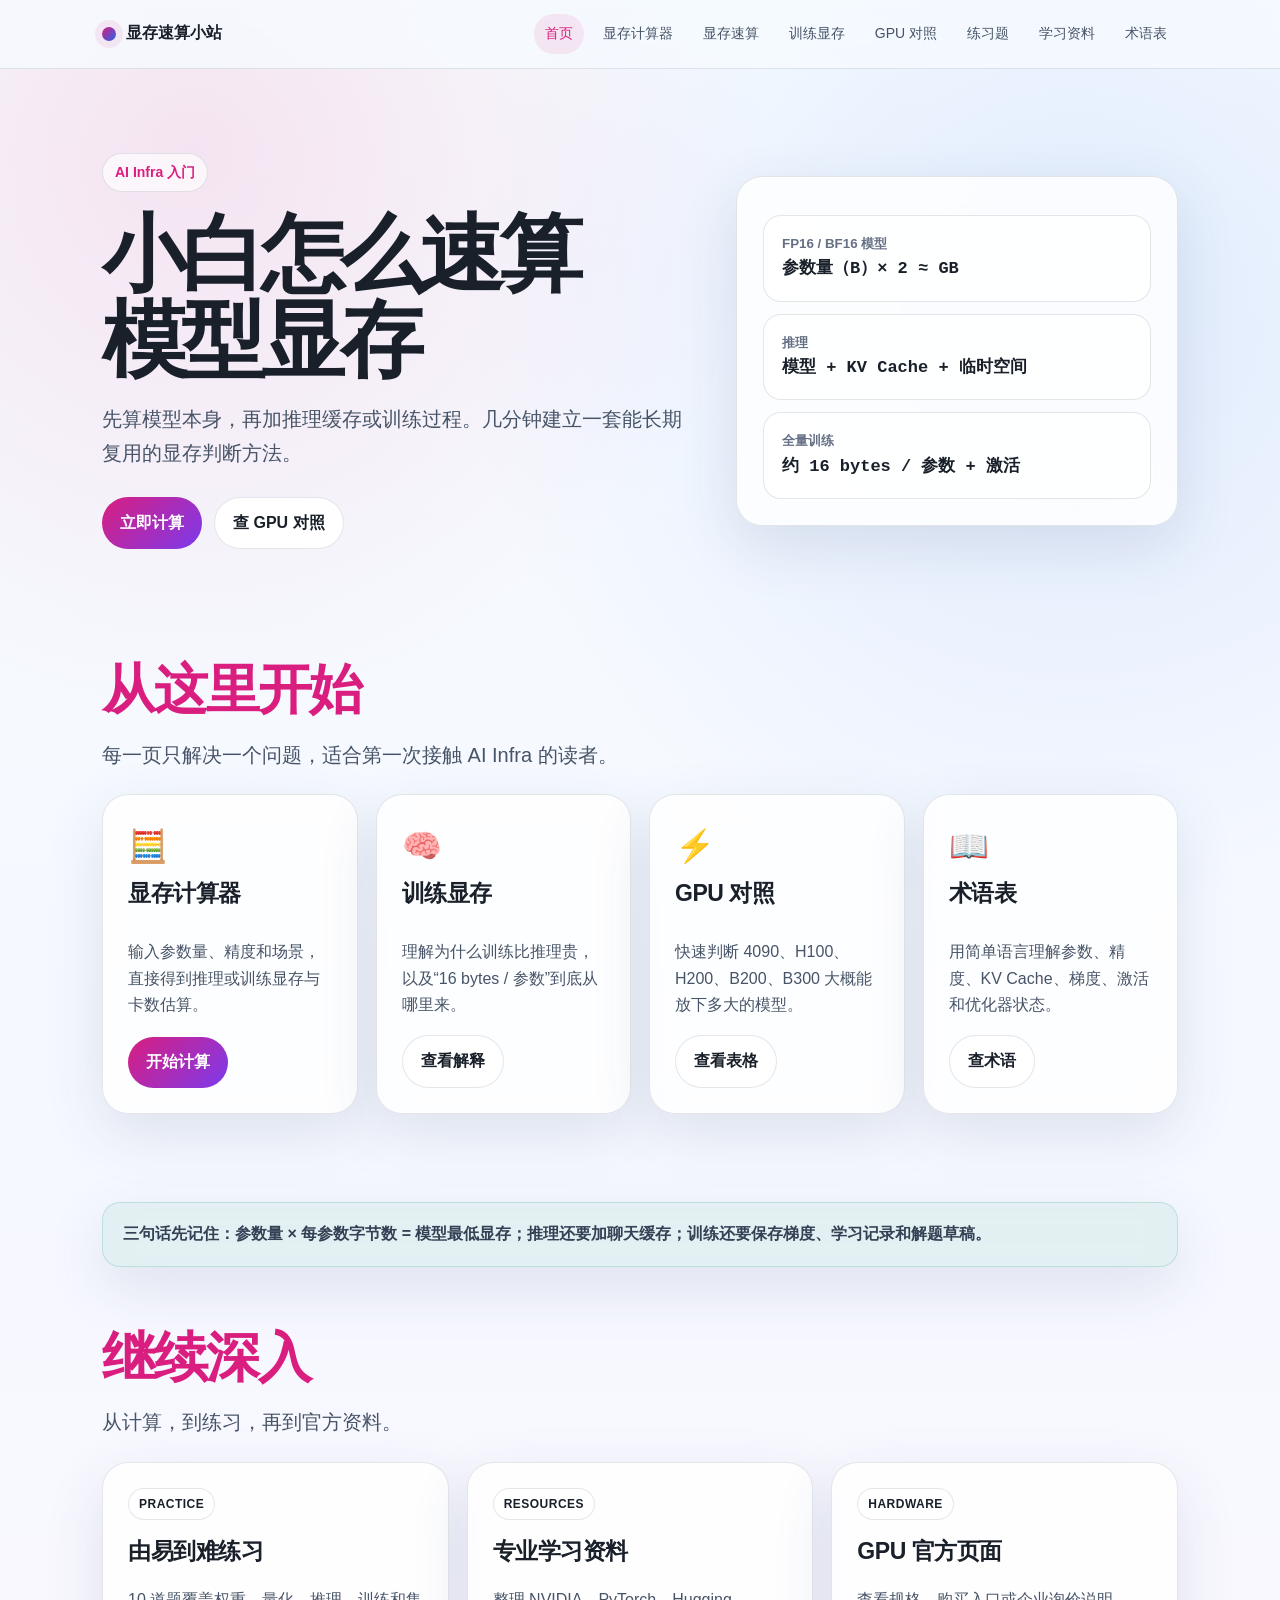
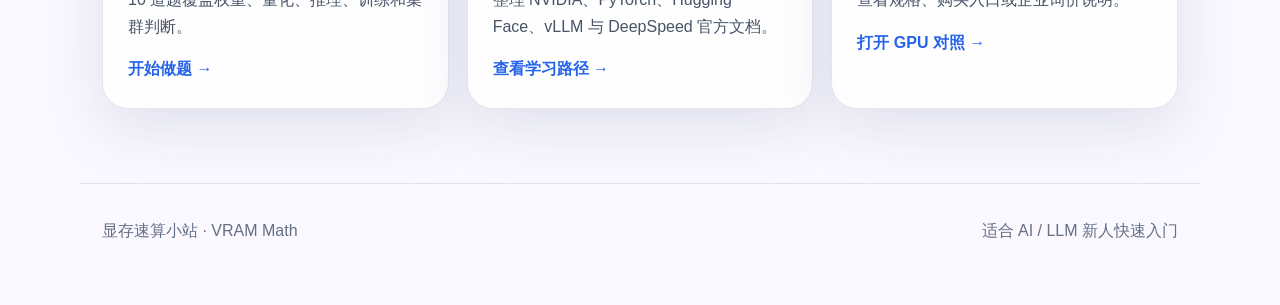
==== commit 4a3d154a: "Add files via upload" ====
--- a/index.html
+++ b/index.html
@@ -1,5 +1,5 @@
 <!doctype html><html lang="zh-CN"><head><meta charset="utf-8"><meta name="viewport" content="width=device-width,initial-scale=1"><title>显存速算小站</title><meta name="description" content="用最简单的方法理解模型参数、推理显存、训练显存和常见 GPU。"><link rel="stylesheet" href="style.css"></head><body>
-<nav class="nav"><div class="nav-inner"><a class="brand" href="index.html"><span class="brand-dot"></span><span>显存速算小站</span></a><div class="nav-links"><a class="active" href="index.html">首页</a><a href="calculator.html">显存计算器</a><a href="vram.html">显存速算</a><a href="training.html">训练显存</a><a href="gpu.html">GPU 对照</a><a href="glossary.html">术语表</a></div></div></nav>
+<nav class="nav"><div class="nav-inner"><a class="brand" href="index.html"><span class="brand-dot"></span><span>显存速算小站</span></a><div class="nav-links"><a class="active" href="index.html">首页</a><a href="calculator.html">显存计算器</a><a href="vram.html">显存速算</a><a href="training.html">训练显存</a><a href="gpu.html">GPU 对照</a><a href="practice.html">练习题</a><a href="resources.html">学习资料</a><a href="glossary.html">术语表</a></div></div></nav>
 <main><section class="hero"><div class="hero-grid"><div><span class="kicker">AI Infra 入门</span><h1>小白怎么速算<br>模型显存</h1><p class="lead">先算模型本身，再加推理缓存或训练过程。几分钟建立一套能长期复用的显存判断方法。</p><div class="button-row"><a class="button primary" href="calculator.html">立即计算</a><a class="button" href="gpu.html">查 GPU 对照</a></div></div><aside class="hero-card"><div class="formula"><small>FP16 / BF16 模型</small><code>参数量（B）× 2 ≈ GB</code></div><div class="formula"><small>推理</small><code>模型 + KV Cache + 临时空间</code></div><div class="formula"><small>全量训练</small><code>约 16 bytes / 参数 + 激活</code></div></aside></div></section>
 <section class="section"><div class="section-head"><h2>从这里开始</h2><p class="lead">每一页只解决一个问题，适合第一次接触 AI Infra 的读者。</p></div><div class="grid four">
 <article class="card lesson-card"><div class="icon">🧮</div><h3>显存计算器</h3><p>输入参数量、精度和场景，直接得到推理或训练显存与卡数估算。</p><a class="button primary" href="calculator.html">开始计算</a></article>
@@ -7,5 +7,5 @@
 <article class="card lesson-card"><div class="icon">⚡</div><h3>GPU 对照</h3><p>快速判断 4090、H100、H200、B200、B300 大概能放下多大的模型。</p><a class="button" href="gpu.html">查看表格</a></article>
 <article class="card lesson-card"><div class="icon">📖</div><h3>术语表</h3><p>用简单语言理解参数、精度、KV Cache、梯度、激活和优化器状态。</p><a class="button" href="glossary.html">查术语</a></article>
 </div></section>
-<section class="section"><div class="card callout">三句话先记住：参数量 × 每参数字节数 = 模型最低显存；推理还要加聊天缓存；训练还要保存梯度、学习记录和解题草稿。</div></section></main>
+<section class="section"><div class="card callout">三句话先记住：参数量 × 每参数字节数 = 模型最低显存；推理还要加聊天缓存；训练还要保存梯度、学习记录和解题草稿。</div></section><section class="section compact-top"><div class="section-head"><h2>继续深入</h2><p class="lead">从计算，到练习，再到官方资料。</p></div><div class="grid three"><article class="card"><span class="tag">Practice</span><h3>由易到难练习</h3><p>10 道题覆盖权重、量化、推理、训练和集群判断。</p><a class="text-link" href="practice.html">开始做题 →</a></article><article class="card"><span class="tag">Resources</span><h3>专业学习资料</h3><p>整理 NVIDIA、PyTorch、Hugging Face、vLLM 与 DeepSpeed 官方文档。</p><a class="text-link" href="resources.html">查看学习路径 →</a></article><article class="card"><span class="tag">Hardware</span><h3>GPU 官方页面</h3><p>查看规格、购买入口或企业询价说明。</p><a class="text-link" href="gpu.html">打开 GPU 对照 →</a></article></div></section></main>
 <footer class="footer"><span>显存速算小站 · VRAM Math</span><span>适合 AI / LLM 新人快速入门</span></footer></body></html>
--- a/style.css
+++ b/style.css
@@ -1,2 +1,33 @@
 :root{--bg:#f6fbff;--ink:#19202a;--muted:#667085;--line:rgba(37,52,78,.12);--pink:#d91e7f;--blue:#2563eb;--green:#059669;--amber:#d97706;--purple:#7c3aed;--card:rgba(255,255,255,.82);--shadow:0 20px 60px rgba(43,62,103,.12);--radius:26px;--max:1120px}*{box-sizing:border-box}html{scroll-behavior:smooth}body{margin:0;color:var(--ink);font-family:-apple-system,BlinkMacSystemFont,"Segoe UI",Roboto,"PingFang SC","Microsoft YaHei",Arial,sans-serif;line-height:1.68;background:radial-gradient(circle at 15% 8%,rgba(217,30,127,.11),transparent 28%),radial-gradient(circle at 84% 16%,rgba(37,99,235,.11),transparent 32%),linear-gradient(180deg,#f8fdff,#f5f8ff 54%,#fbf8ff);min-height:100vh}a{color:inherit;text-decoration:none}.nav{position:sticky;top:0;z-index:20;backdrop-filter:blur(18px);background:rgba(246,251,255,.82);border-bottom:1px solid var(--line)}.nav-inner{max-width:var(--max);margin:auto;display:flex;align-items:center;justify-content:space-between;gap:24px;padding:14px 22px}.brand{display:flex;align-items:center;gap:10px;font-weight:850}.brand-dot{width:14px;height:14px;border-radius:50%;background:linear-gradient(135deg,var(--pink),var(--blue));box-shadow:0 0 0 7px rgba(217,30,127,.08)}.nav-links{display:flex;gap:8px;flex-wrap:wrap;color:#475467;font-size:14px}.nav-links a{padding:8px 11px;border-radius:999px}.nav-links a:hover,.nav-links a.active{background:rgba(217,30,127,.09);color:var(--pink)}.hero,.section{max-width:var(--max);margin:auto;padding-left:22px;padding-right:22px}.hero{padding-top:84px;padding-bottom:68px}.hero-grid{display:grid;grid-template-columns:1.15fr .85fr;gap:36px;align-items:center}.kicker{display:inline-flex;padding:7px 12px;border-radius:999px;border:1px solid var(--line);background:rgba(255,255,255,.65);font-weight:800;color:var(--pink);font-size:14px}h1{font-size:clamp(46px,7vw,84px);line-height:1.02;letter-spacing:-.055em;margin:20px 0}h2{font-size:clamp(32px,4.8vw,54px);line-height:1.06;letter-spacing:-.04em;margin:0;color:var(--pink)}h3{margin:0 0 10px;font-size:23px;letter-spacing:-.02em}.lead{font-size:20px;color:#475467;max-width:740px}.hero-card,.card{background:var(--card);border:1px solid var(--line);box-shadow:var(--shadow);border-radius:var(--radius);backdrop-filter:blur(16px)}.hero-card{padding:26px}.section{padding-top:44px;padding-bottom:44px}.section-head{margin-bottom:22px}.grid{display:grid;gap:18px}.grid.two{grid-template-columns:repeat(2,minmax(0,1fr))}.grid.three{grid-template-columns:repeat(3,minmax(0,1fr))}.grid.four{grid-template-columns:repeat(4,minmax(0,1fr))}.card{padding:25px}.card p,.card li{color:#475467}.tag{display:inline-flex;align-items:center;padding:5px 10px;border-radius:999px;border:1px solid var(--line);background:#fff;font-weight:800;font-size:12px;letter-spacing:.04em;text-transform:uppercase;margin-bottom:12px}.formula{padding:17px 18px;border-radius:18px;background:rgba(255,255,255,.76);border:1px solid var(--line);margin-top:12px}.formula small{display:block;color:var(--muted);font-weight:750}.formula code{font-family:ui-monospace,SFMono-Regular,Menlo,monospace;font-weight:850;font-size:17px}.button-row{display:flex;gap:12px;flex-wrap:wrap;margin-top:26px}.button{display:inline-flex;align-items:center;justify-content:center;padding:12px 18px;border-radius:999px;font-weight:800;border:1px solid var(--line);background:#fff}.button.primary{background:linear-gradient(135deg,var(--pink),var(--purple));color:#fff;border:0}.button:hover{transform:translateY(-1px)}.lesson-card{min-height:230px;display:flex;flex-direction:column}.lesson-card .icon{font-size:32px}.lesson-card .button{margin-top:auto;align-self:flex-start}.steps{counter-reset:step}.step{position:relative;padding-left:66px}.step:before{counter-increment:step;content:counter(step);position:absolute;left:22px;top:22px;width:32px;height:32px;border-radius:50%;display:grid;place-items:center;background:linear-gradient(135deg,var(--pink),var(--purple));color:#fff;font-weight:900}.callout{padding:18px 20px;border-radius:18px;background:rgba(5,150,105,.08);border:1px solid rgba(5,150,105,.18);font-weight:720;color:#344054}.dark{background:#101828;color:#fff}.dark p,.dark li{color:#d0d5dd}.dark h3{color:#fff}.table-wrap{overflow:auto;border-radius:20px;border:1px solid var(--line);background:rgba(255,255,255,.66)}table{width:100%;border-collapse:collapse;min-width:700px}th,td{padding:14px 16px;text-align:left;border-bottom:1px solid var(--line);vertical-align:top}th{font-size:12px;text-transform:uppercase;letter-spacing:.05em;color:#667085;background:rgba(37,99,235,.05)}tr:last-child td{border-bottom:0}details{border:1px solid var(--line);border-radius:17px;background:rgba(255,255,255,.7);overflow:hidden;margin-top:14px}summary{cursor:pointer;padding:15px 17px;font-weight:850;color:var(--blue)}details>div{padding:0 17px 17px}.calculator{display:grid;grid-template-columns:1fr 1fr;gap:18px}.field{display:grid;gap:8px;margin-bottom:15px}.field label{font-weight:800}.field input,.field select{width:100%;padding:13px 14px;border:1px solid var(--line);border-radius:14px;background:#fff;font:inherit}.result-box{display:grid;place-items:center;text-align:center;min-height:260px}.result-big{font-size:58px;font-weight:950;line-height:1;letter-spacing:-.05em;background:linear-gradient(135deg,var(--pink),var(--blue));-webkit-background-clip:text;background-clip:text;color:transparent}.footer{max-width:var(--max);margin:30px auto 0;padding:34px 22px 60px;border-top:1px solid var(--line);display:flex;justify-content:space-between;gap:16px;color:#667085}.small{font-size:14px;color:#667085}.breadcrumbs{font-size:14px;color:#667085;margin-bottom:18px}.breadcrumbs a{color:var(--blue)}@media(max-width:880px){.hero-grid,.grid.two,.grid.three,.grid.four,.calculator{grid-template-columns:1fr}.nav-links{display:none}.footer{display:block}.hero{padding-top:54px}}
 .calculator-hero{padding-bottom:18px}.compact-top{padding-top:18px}.calculator-layout{display:grid;grid-template-columns:minmax(0,.92fr) minmax(360px,1.08fr);gap:20px;align-items:start}.calculator-form{position:relative}.segmented{display:grid;grid-template-columns:1fr 1fr;gap:6px;padding:5px;background:rgba(37,99,235,.07);border:1px solid var(--line);border-radius:16px;margin-bottom:18px}.segment{border:0;border-radius:12px;padding:11px 14px;background:transparent;color:#475467;font:inherit;font-weight:850;cursor:pointer}.segment.active{background:#fff;color:var(--pink);box-shadow:0 7px 24px rgba(43,62,103,.10)}.preset-row{display:flex;gap:8px;flex-wrap:wrap;margin-bottom:20px}.preset{border:1px solid var(--line);background:rgba(255,255,255,.72);border-radius:999px;padding:7px 11px;font:inherit;font-size:13px;font-weight:800;cursor:pointer;color:#475467}.preset:hover,.preset.active{border-color:rgba(217,30,127,.3);background:rgba(217,30,127,.08);color:var(--pink)}.field-help{font-size:13px!important;margin:0;color:#667085!important}.input-suffix{position:relative}.input-suffix input{padding-right:50px}.input-suffix span{position:absolute;right:15px;top:50%;transform:translateY(-50%);font-weight:900;color:#667085}.result-panel{position:sticky;top:88px;padding:30px}.result-label{text-align:center;color:#667085;font-weight:800}.result-sub{text-align:center;color:#667085;font-family:ui-monospace,SFMono-Regular,Menlo,monospace;margin:10px 0 24px}.breakdown{border-top:1px solid var(--line);border-bottom:1px solid var(--line);padding:8px 0}.breakdown-row{display:flex;align-items:center;justify-content:space-between;gap:18px;padding:11px 0}.breakdown-row span{color:#475467}.breakdown-row small{display:block;color:#98a2b3}.breakdown-row strong{font-size:18px}.gpu-answer{margin-top:20px;padding:18px;border-radius:18px;background:linear-gradient(135deg,rgba(37,99,235,.08),rgba(124,58,237,.08));border:1px solid var(--line)}.gpu-answer span{display:block;font-size:21px;font-weight:900;color:#101828}.gpu-answer small{display:block;color:#667085;margin-top:5px}.result-actions{display:flex;gap:10px;flex-wrap:wrap;margin-top:20px}.result-actions .button{cursor:pointer;font:inherit}.calculator-form [hidden]{display:none!important}@media(max-width:880px){.calculator-layout{grid-template-columns:1fr}.result-panel{position:static}.result-big{font-size:50px}}
+
+/* calculator v2 */
+.result-warning{margin-top:18px;padding:18px 20px;border-radius:18px;background:linear-gradient(135deg,rgba(217,119,6,.10),rgba(124,58,237,.08));border:1px solid rgba(217,119,6,.22)}
+.result-warning strong{display:block;font-size:18px;margin-bottom:6px}
+.result-warning p{margin:0;color:#475467}
+.dual-result{display:grid;grid-template-columns:1fr 1fr;gap:14px;margin-top:18px}
+.metric-box{padding:18px;border-radius:18px;border:1px solid var(--line);background:rgba(255,255,255,.60)}
+.metric-box small{display:block;color:#667085;font-weight:700;margin-bottom:6px}
+.metric-box b{display:block;font-size:25px;letter-spacing:-.03em;color:#101828}
+.metric-box p{margin:6px 0 0;font-size:13px;color:#667085}
+.engineering-panel{margin-top:18px;padding:20px;border-radius:20px;background:#101828;color:#fff}
+.engineering-panel h4{font-size:20px;margin:0 0 8px}
+.engineering-panel p{margin:0;color:#d0d5dd}
+.reason-grid{display:grid;grid-template-columns:repeat(4,minmax(0,1fr));gap:12px;margin-top:14px}
+.reason-chip{padding:13px;border-radius:14px;background:rgba(255,255,255,.08);border:1px solid rgba(255,255,255,.12)}
+.reason-chip b{display:block;color:#fff;font-size:14px}
+.reason-chip span{display:block;color:#98a2b3;font-size:12px;margin-top:3px}
+.mode-note{margin-top:10px;font-size:13px;color:#667085}
+@media(max-width:800px){.dual-result{grid-template-columns:1fr}.reason-grid{grid-template-columns:1fr 1fr}}
+
+/* v3: GPU links, exercises and learning resources */
+.gpu-card-grid{display:grid;grid-template-columns:repeat(2,minmax(0,1fr));gap:18px}
+.gpu-product{display:flex;flex-direction:column;justify-content:space-between;min-height:310px}
+.spec-line{margin-top:18px;padding-top:16px;border-top:1px solid var(--line);display:grid;gap:4px}.spec-line b{font-size:14px}.spec-line span{color:var(--muted);font-size:14px}
+.product-actions{margin-top:22px}.product-actions .button{width:100%;justify-content:center}
+.practice-list{display:grid;gap:18px}.question-block{border-left:5px solid var(--green)}.question-block.medium{border-left-color:var(--amber)}.question-block.hard{border-left-color:var(--purple)}
+.difficulty-legend{display:flex;gap:18px;flex-wrap:wrap;color:var(--muted);font-weight:700}.difficulty-legend span:nth-child(1){color:var(--green)}.difficulty-legend span:nth-child(2){color:var(--amber)}.difficulty-legend span:nth-child(3){color:var(--purple)}
+.resource-path{display:grid;grid-template-columns:repeat(2,minmax(0,1fr));gap:18px}.resource-group{display:flex;flex-direction:column;gap:10px}.resource-group h3{margin-bottom:5px}
+.resource-link{display:grid;gap:3px;padding:14px 16px;border:1px solid var(--line);border-radius:16px;background:rgba(255,255,255,.56);transition:.18s ease}.resource-link:hover{transform:translateY(-2px);border-color:rgba(37,99,235,.35);box-shadow:0 10px 24px rgba(37,99,235,.08)}.resource-link b{color:var(--blue)}.resource-link span{font-size:14px;color:var(--muted)}
+.inline-help-link{display:inline-block;margin:-2px 0 10px;color:var(--blue);font-size:13px;font-weight:700}.text-link{color:var(--blue);font-weight:800}
+@media(max-width:850px){.gpu-card-grid,.resource-path{grid-template-columns:1fr}.gpu-product{min-height:auto}}
